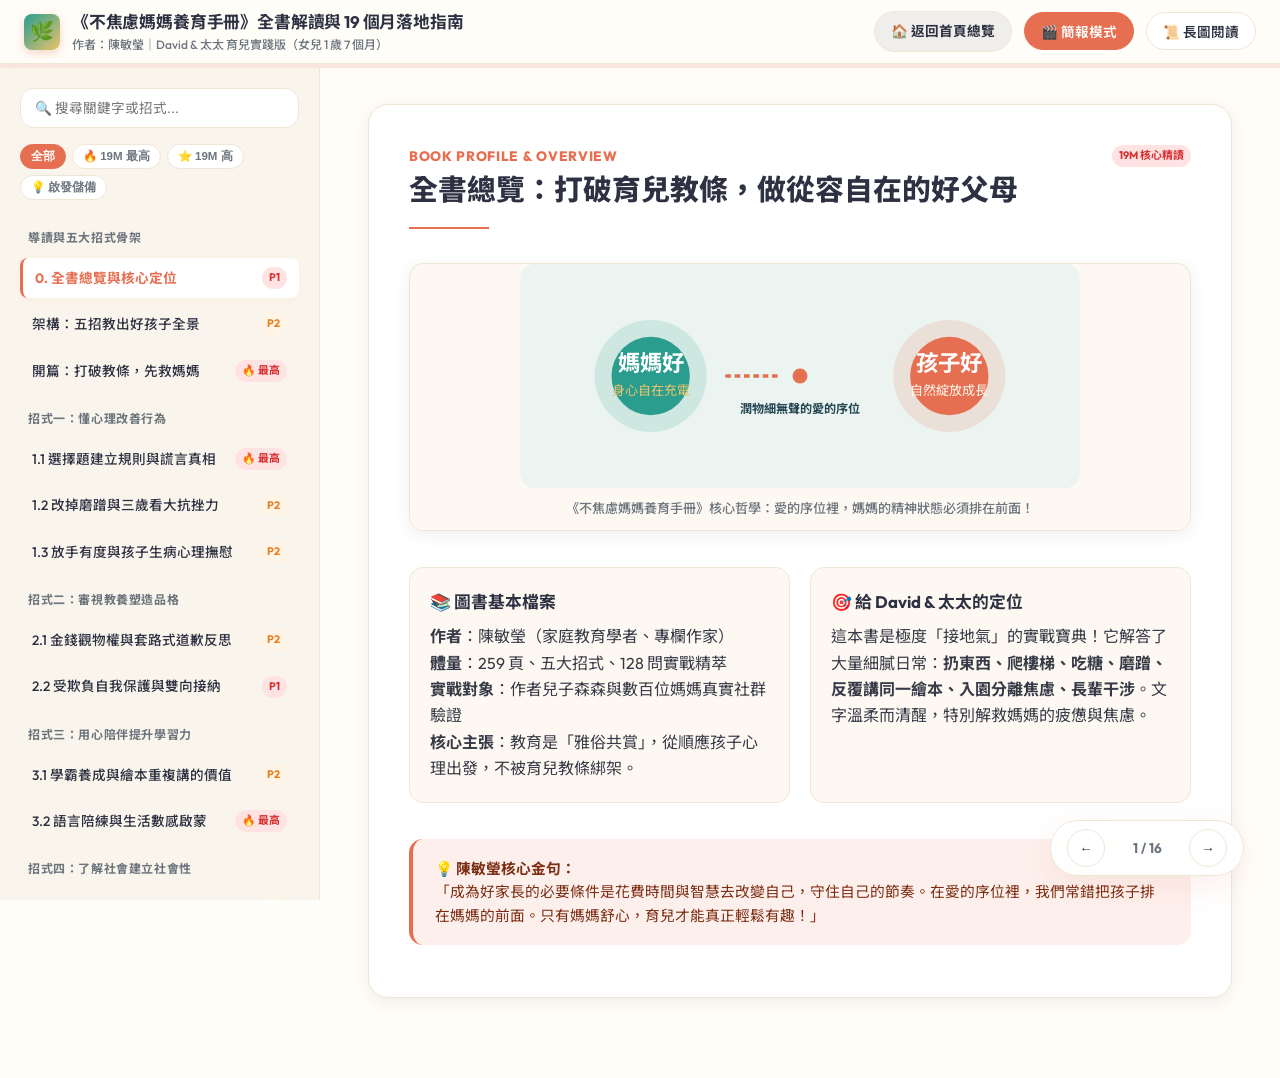
==== book-anxiety-free.html @ 06224a80 "Build parenting portal: 0-6 age knowledge hub, add Book 2 (Anxiety-free Mom) and Book 3 (Game Self-c" ====
<!DOCTYPE html>
<html lang="zh-TW">
<head>
  <meta charset="UTF-8">
  <meta name="viewport" content="width=device-width, initial-scale=1.0">
  <title>《不焦慮媽媽養育手冊》全書章節解讀與 19 個月落地指南 | 互動簡報</title>
  <!-- Google Fonts -->
  <link rel="preconnect" href="https://fonts.googleapis.com">
  <link rel="preconnect" href="https://fonts.gstatic.com" crossorigin>
  <link href="https://fonts.googleapis.com/css2?family=Noto+Sans+TC:wght@400;500;700;800;900&family=Outfit:wght@400;600;700;800&family=Plus+Jakarta+Sans:wght@500;700;800&display=swap" rel="stylesheet">
  <link rel="stylesheet" href="styles.css">
  <style>
    :root {
      --primary-coral: #E76F51;
      --primary-coral-dark: #C85A3F;
      --sage-green: #2A9D8F;
      --sage-green-dark: #1E6F65;
      --sun-yellow: #E9C46A;
      --accent-blue: #264653;
    }
  </style>
</head>
<body class="mode-slide">

  <!-- Header App Bar -->
  <header class="app-header">
    <div class="header-brand">
      <div class="brand-icon" style="background: linear-gradient(135deg, #2A9D8F, #E9C46A);">🌿</div>
      <div class="brand-text">
        <h1>《不焦慮媽媽養育手冊》全書解讀與 19 個月落地指南</h1>
        <p>作者：陳敏瑩｜David & 太太 育兒實踐版（女兒 1 歲 7 個月）</p>
      </div>
    </div>
    <div class="header-controls">
      <a href="index.html" class="btn-toggle-mode" style="text-decoration: none; display: inline-flex; align-items: center; gap: 4px; background: rgba(0,0,0,0.06); color: var(--text-main); font-weight: 700;">🏠 返回首頁總覽</a>
      <button class="btn-toggle-mode active" id="btnModeSlide">🎬 簡報模式</button>
      <button class="btn-toggle-mode" id="btnModeScroll">📜 長圖閱讀</button>
    </div>
  </header>

  <!-- Progress Bar -->
  <div class="progress-bar-container">
    <div class="progress-bar-fill" id="progressBar" style="background: linear-gradient(90deg, #2A9D8F, #E76F51);"></div>
  </div>

  <!-- App Layout Container -->
  <div class="app-container">
    
    <!-- Sidebar Sitemap Navigation -->
    <aside class="app-sidebar" id="appSidebar">
      <div class="sidebar-search">
        <input type="text" id="searchInput" placeholder="🔍 搜尋關鍵字或招式...">
      </div>

      <div class="filter-tags">
        <button class="tag-btn active" data-filter="all">全部</button>
        <button class="tag-btn" data-filter="p1">🔥 19M 最高</button>
        <button class="tag-btn" data-filter="p2">⭐ 19M 高</button>
        <button class="tag-btn" data-filter="p3">💡 啟發儲備</button>
      </div>

      <nav class="nav-menu">
        <div class="nav-group-title">導讀與五大招式骨架</div>
        <a class="nav-item active" data-target="slide-m0" data-priority="p1">
          <span>0. 全書總覽與核心定位</span> <span class="priority-badge badge-p1">P1</span>
        </a>
        <a class="nav-item" data-target="slide-m-framework" data-priority="p2">
          <span>架構：五招教出好孩子全景</span> <span class="priority-badge badge-p2">P2</span>
        </a>
        <a class="nav-item" data-target="slide-m-intro" data-priority="p1">
          <span>開篇：打破教條，先救媽媽</span> <span class="priority-badge badge-p1">🔥 最高</span>
        </a>

        <div class="nav-group-title">招式一：懂心理改善行為</div>
        <a class="nav-item" data-target="slide-m1-1" data-priority="p1">
          <span>1.1 選擇題建立規則與謊言真相</span> <span class="priority-badge badge-p1">🔥 最高</span>
        </a>
        <a class="nav-item" data-target="slide-m1-2" data-priority="p2">
          <span>1.2 改掉磨蹭與三歲看大抗挫力</span> <span class="priority-badge badge-p2">P2</span>
        </a>
        <a class="nav-item" data-target="slide-m1-3" data-priority="p2">
          <span>1.3 放手有度與孩子生病心理撫慰</span> <span class="priority-badge badge-p2">P2</span>
        </a>

        <div class="nav-group-title">招式二：審視教養塑造品格</div>
        <a class="nav-item" data-target="slide-m2-1" data-priority="p2">
          <span>2.1 金錢觀物權與套路式道歉反思</span> <span class="priority-badge badge-p2">P2</span>
        </a>
        <a class="nav-item" data-target="slide-m2-2" data-priority="p1">
          <span>2.2 受欺負自我保護與雙向接納</span> <span class="priority-badge badge-p1">P1</span>
        </a>

        <div class="nav-group-title">招式三：用心陪伴提升學習力</div>
        <a class="nav-item" data-target="slide-m3-1" data-priority="p2">
          <span>3.1 學霸養成與繪本重複講的價值</span> <span class="priority-badge badge-p2">P2</span>
        </a>
        <a class="nav-item" data-target="slide-m3-2" data-priority="p1">
          <span>3.2 語言陪練與生活數感啟蒙</span> <span class="priority-badge badge-p1">🔥 最高</span>
        </a>

        <div class="nav-group-title">招式四：了解社會建立社會性</div>
        <a class="nav-item" data-target="slide-m4-1" data-priority="p2">
          <span>4.1 理性看早教與入園分離焦慮準備</span> <span class="priority-badge badge-p2">P2</span>
        </a>
        <a class="nav-item" data-target="slide-m4-2" data-priority="p3">
          <span>4.2 物權與集體融入、家園共育</span> <span class="priority-badge badge-p3">P3</span>
        </a>

        <div class="nav-group-title">招式五：智慧父母自省與自我</div>
        <a class="nav-item" data-target="slide-m5-1" data-priority="p1">
          <span>5.1 應對七嘴八舌與拯救母親自我感</span> <span class="priority-badge badge-p1">🔥 最高</span>
        </a>
        <a class="nav-item" data-target="slide-m5-2" data-priority="p2">
          <span>5.2 盲目讚賞危害與不貪心心法</span> <span class="priority-badge badge-p2">P2</span>
        </a>

        <div class="nav-group-title">實踐指南與總結</div>
        <a class="nav-item" data-target="slide-m-action19" data-priority="p1">
          <span>19 個月大衛家庭實戰行動清單</span> <span class="priority-badge badge-p1">🔥 核心落地</span>
        </a>
        <a class="nav-item" data-target="slide-m-conclusion" data-priority="p1">
          <span>結論：成為好家長的不焦慮宣告</span> <span class="priority-badge badge-p1">P1</span>
        </a>
      </nav>
    </aside>

    <!-- Main Content Area -->
    <main class="app-content">
      <div class="slides-container">

        <!-- Slide 0: Overview -->
        <section class="slide-card active-slide" id="slide-m0">
          <div class="slide-header">
            <div>
              <div class="chapter-number">Book Profile & Overview</div>
              <h2 class="slide-title">全書總覽：打破育兒教條，做從容自在的好父母</h2>
            </div>
            <span class="priority-badge badge-p1">19M 核心精讀</span>
          </div>
          <div class="slide-body">
            <figure class="slide-media">
              <svg viewBox="0 0 600 240" width="100%" style="max-width:560px; height:auto; display:block; margin:0 auto;">
                <rect width="600" height="240" rx="16" fill="#EBF4F0"/>
                <circle cx="140" cy="120" r="60" fill="#2A9D8F" opacity="0.15"/>
                <circle cx="140" cy="120" r="42" fill="#2A9D8F"/>
                <text x="140" y="115" font-size="24" fill="#FFFFFF" font-weight="bold" text-anchor="middle">媽媽好</text>
                <text x="140" y="140" font-size="14" fill="#E9C46A" text-anchor="middle">身心自在充電</text>
                
                <path d="M220 120 L280 120" stroke="#E76F51" stroke-width="4" stroke-dasharray="6 4"/>
                <circle cx="300" cy="120" r="8" fill="#E76F51"/>
                
                <circle cx="460" cy="120" r="60" fill="#E76F51" opacity="0.15"/>
                <circle cx="460" cy="120" r="42" fill="#E76F51"/>
                <text x="460" y="115" font-size="24" fill="#FFFFFF" font-weight="bold" text-anchor="middle">孩子好</text>
                <text x="460" y="140" font-size="14" fill="#FFF9EE" text-anchor="middle">自然綻放成長</text>
                <text x="300" y="160" font-size="13" fill="#264653" font-weight="bold" text-anchor="middle">潤物細無聲的愛的序位</text>
              </svg>
              <figcaption>《不焦慮媽媽養育手冊》核心哲學：愛的序位裡，媽媽的精神狀態必須排在前面！</figcaption>
            </figure>

            <div class="grid-2">
              <div class="feature-box">
                <div class="feature-title">📚 圖書基本檔案</div>
                <p><strong>作者</strong>：陳敏瑩（家庭教育學者、專欄作家）</p>
                <p><strong>體量</strong>：259 頁、五大招式、128 問實戰精萃</p>
                <p><strong>實戰對象</strong>：作者兒子森森與數百位媽媽真實社群驗證</p>
                <p><strong>核心主張</strong>：教育是「雅俗共賞」，從順應孩子心理出發，不被育兒教條綁架。</p>
              </div>

              <div class="feature-box">
                <div class="feature-title">🎯 給 David & 太太的定位</div>
                <p>這本書是極度「接地氣」的實戰寶典！它解答了大量細膩日常：<strong>扔東西、爬樓梯、吃糖、磨蹭、反覆講同一繪本、入園分離焦慮、長輩干涉</strong>。文字溫柔而清醒，特別解救媽媽的疲憊與焦慮。</p>
              </div>
            </div>

            <div class="callout callout-core">
              <strong>💡 陳敏瑩核心金句：</strong><br>
              「成為好家長的必要條件是花費時間與智慧去改變自己，守住自己的節奏。在愛的序位裡，我們常錯把孩子排在媽媽的前面。只有媽媽舒心，育兒才能真正輕鬆有趣！」
            </div>
          </div>
        </section>

        <!-- Slide 1: Framework -->
        <section class="slide-card" id="slide-m-framework">
          <div class="slide-header">
            <div>
              <div class="chapter-number">Five Pillars</div>
              <h2 class="slide-title">全書架構骨架：五招教出好孩子全景圖</h2>
            </div>
            <span class="priority-badge badge-p2">P2 架構導覽</span>
          </div>
          <div class="slide-body">
            <table class="custom-table">
              <thead>
                <tr>
                  <th>招式篇章</th>
                  <th>核心維度</th>
                  <th>關鍵議題與對策</th>
                  <th>19 個月相關度</th>
                </tr>
              </thead>
              <tbody>
                <tr>
                  <td><strong>招式一：心理與行為</strong></td>
                  <td>順應心理發展規律</td>
                  <td>選擇題立規則、磨蹭轉換、保護探索、生病身心撫慰</td>
                  <td><span class="priority-badge badge-p1">🔥 最高優先</span></td>
                </tr>
                <tr>
                  <td><strong>招式二：品格與教養</strong></td>
                  <td>深層教養與人格</td>
                  <td>金錢觀延遲滿足、拒絕套路式道歉、被欺負自衛、雙向接納</td>
                  <td><span class="priority-badge badge-p2">⭐ 高優先</span></td>
                </tr>
                <tr>
                  <td><strong>招式三：陪伴與學習力</strong></td>
                  <td>主動用腦與思維</td>
                  <td>好奇心心流、重複閱讀同一本、語言陪練、生活數感</td>
                  <td><span class="priority-badge badge-p1">🔥 語言/繪本最高</span></td>
                </tr>
                <tr>
                  <td><strong>招式四：社會性與幼兒園</strong></td>
                  <td>走向集體與社會化</td>
                  <td>早教迷思破解、幼兒園選校、入園分離焦慮三步預防、家園同盟</td>
                  <td><span class="priority-badge badge-p2">⭐ 提前佈局</span></td>
                </tr>
                <tr>
                  <td><strong>招式五：智慧父母自省</strong></td>
                  <td>心態修煉與自我重構</td>
                  <td>打破長輩七嘴八舌焦慮、盲目誇獎陷阱、拯救母親自我感、不貪心</td>
                  <td><span class="priority-badge badge-p1">🔥 夫妻共修最高</span></td>
                </tr>
              </tbody>
            </table>

            <div class="callout callout-tip">
              <strong>🌟 邏輯遞進鏈條：</strong><br>
              先懂心理（懂孩子） ➔ 審視教養（立品格） ➔ 用心陪伴（育能力） ➔ 理解社會（拓邊界） ➔ <strong>終點回歸父母自省與自我安頓</strong>。整本書以「隨俗雅化」為軸，絕非高高在上的說教。
            </div>
          </div>
        </section>

        <!-- Slide 2: Intro 开篇 -->
        <section class="slide-card" id="slide-m-intro">
          <div class="slide-header">
            <div>
              <div class="chapter-number">Opening Chapter</div>
              <h2 class="slide-title">開篇：打破育兒教條，拯救母親的身心健康</h2>
            </div>
            <span class="priority-badge badge-p1">🔥 19M 父母解壓</span>
          </div>
          <div class="slide-body">
            <figure class="slide-media">
              <svg viewBox="0 0 600 220" width="100%" style="max-width:560px; height:auto; display:block; margin:0 auto;">
                <rect width="600" height="220" rx="16" fill="#FFF9EE"/>
                <rect x="30" y="35" width="250" height="150" rx="12" fill="#FFFFFF" stroke="#E76F51" stroke-width="2"/>
                <text x="155" y="65" font-size="16" font-weight="bold" fill="#E76F51" text-anchor="middle">❌ 教條式完美養育</text>
                <text x="50" y="95" font-size="13" fill="#6C757D">• 盲目執著全母乳/看鐘餵奶</text>
                <text x="50" y="120" font-size="13" fill="#6C757D">• 照書養娃，稍有差錯便自責</text>
                <text x="50" y="145" font-size="13" fill="#6C757D">• 媽媽疲憊崩潰、家庭衝突起</text>
                <text x="155" y="172" font-size="12" fill="#E76F51" font-weight="bold" text-anchor="middle">結局：空杯耗竭，孩子更難帶</text>

                <text x="300" y="115" font-size="22" fill="#2A9D8F" font-weight="bold" text-anchor="middle">➔</text>

                <rect x="320" y="35" width="250" height="150" rx="12" fill="#FFFFFF" stroke="#2A9D8F" stroke-width="2"/>
                <text x="445" y="65" font-size="16" font-weight="bold" fill="#2A9D8F" text-anchor="middle">🟢 不焦慮自然養育</text>
                <text x="340" y="95" font-size="13" fill="#2D3142">• 「看孩子，別看鐘」</text>
                <text x="340" y="120" font-size="13" fill="#2D3142">• 媽媽好心情比教條更重要</text>
                <text x="340" y="145" font-size="13" fill="#2D3142">• 允許不完美，守住自己的節奏</text>
                <text x="445" y="172" font-size="12" fill="#2A9D8F" font-weight="bold" text-anchor="middle">結局：家庭溫暖，孩子自信安穩</text>
              </svg>
              <figcaption>育兒最大的陷阱不是「愛不夠」，而是被教條裹挾導致的身心耗竭！</figcaption>
            </figure>

            <div class="grid-2">
              <div class="feature-box">
                <div class="feature-title">⚠️ 作者血淚自述：全母乳的執念</div>
                <p>作者堅持全母乳到 1 歲 3 個月，逼自己每天喝不喜歡的湯、沒日沒夜餵奶兼顧工作，結果<strong>平均每月小病一次</strong>，甚至大病一場才被迫斷奶。她的朋友堅持全母乳到 2 歲半，結果家庭矛盾爆發、精神崩潰走不出陰影。</p>
              </div>

              <div class="feature-box">
                <div class="feature-title">✨ 「看孩子，別看鐘」的智慧</div>
                <p>書本上言之鑿鑿的教條，只有化為讓媽媽舒心暢快的心境時才具有滋養力。<strong>如果某個育兒標準讓媽媽感到神經緊繃、疲憊不堪，請果斷放下！</strong> 媽媽的好狀態，才是孩子最好的成長土壤。</p>
              </div>
            </div>

            <div class="callout callout-action">
              <strong>🛠️ 大衛與太太本週自檢：</strong><br>
              檢查家裡是否有「某個讓太太或彼此感到無比壓力的標準」？允許自己不用當 100 分完美父母。只要整體是有愛的、規律的，<strong>「好媽媽是 60-80 分且笑口常開的媽媽」</strong>！
            </div>
          </div>
        </section>

        <!-- Slide 3: 招式一 (1-2) -->
        <section class="slide-card" id="slide-m1-1">
          <div class="slide-header">
            <div>
              <div class="chapter-number">Move 1.1 ~ 1.2</div>
              <h2 class="slide-title">招式一：選擇題建立規則 & 謊言背後的心理</h2>
            </div>
            <span class="priority-badge badge-p1">🔥 19M 最高優先</span>
          </div>
          <div class="slide-body">
            <div class="callout callout-core">
              <strong>🌟 1.1 選擇題的魔力：</strong><br>
              直接給指令會激發幼兒的「逆反本能」；但給孩子 <strong>2-3 個你預設好的有限選擇</strong>，孩子體驗到的是「我擁有控制權」，從而欣然履行約定！
            </div>

            <div class="grid-2">
              <div class="feature-box">
                <div class="feature-title">🥫 案例：森森丟襪子與玩水</div>
                <p>森森 1 歲多愛扔東西、享受把手放在樓梯扶手滑上滑下。作者沒有制止，而是<strong>「把能扔的都給他盡情扔」</strong>（襪子、軟積木、海綿盒），不能扔的堅決收好。<strong>尊重孩子探索空間的慾望，孩子感受到充分理解，未來就會把理解奉還給父母。</strong></p>
              </div>

              <div class="feature-box">
                <div class="feature-title">🤥 1.2 孩子「說謊」的真相</div>
                <p>幼兒（尤其 2-4 歲）的謊言通常源自：<strong>① 想像與現實混淆；② 趨利避害逃避責罰；③ 渴望被認同</strong>。強迫孩子「實話實說」只會逼出更狡猾的偽裝。父母應先同理：「我知道你希望杯子沒打破，對嗎？我們一起擦乾淨。」</p>
              </div>
            </div>

            <table class="custom-table">
              <thead>
                <tr>
                  <th>場景</th>
                  <th>❌ 傳統命令式 (引發對抗)</th>
                  <th>🟢 陳敏瑩選擇題招式 (順利合作)</th>
                </tr>
              </thead>
              <tbody>
                <tr>
                  <td><strong>出門穿鞋</strong></td>
                  <td>「快點穿鞋子！別磨蹭！」</td>
                  <td>「今天想穿紅色小皮鞋，還是這雙小白布鞋？你來挑！」</td>
                </tr>
                <tr>
                  <td><strong>吃水果</strong></td>
                  <td>「必須把蘋果吃完！」</td>
                  <td>「你是想先吃一小塊蘋果，還是先吃一顆小藍莓？」</td>
                </tr>
                <tr>
                  <td><strong>睡前收玩具</strong></td>
                  <td>「不要玩了，馬上收起來！」</td>
                  <td>「我們是一起把小熊放回籃子，還是先把小積木送回家？」</td>
                </tr>
              </tbody>
            </table>

            <div class="callout callout-action">
              <strong>🛠️ 19 個月女兒落地實戰：</strong><br>
              女兒現在 1 歲 7 個月，自我意識強烈。<strong>每天至少創造 3 次「實物二選一」的選擇題！</strong>（手裡拿著兩件衣服、兩雙鞋、兩個杯子）。讓她親手拿，尊重她的小決定。
            </div>
          </div>
        </section>

        <!-- Slide 4: 招式一 (3-5) -->
        <section class="slide-card" id="slide-m1-2">
          <div class="slide-header">
            <div>
              <div class="chapter-number">Move 1.3 ~ 1.5</div>
              <h2 class="slide-title">改掉磨蹭的轉換術 & 三歲看大與抗挫力</h2>
            </div>
            <span class="priority-badge badge-p2">P2 行為解碼</span>
          </div>
          <div class="slide-body">
            <figure class="slide-media">
              <svg viewBox="0 0 600 200" width="100%" style="max-width:560px; height:auto; display:block; margin:0 auto;">
                <rect width="600" height="200" rx="16" fill="#EBF1F7"/>
                <circle cx="100" cy="100" r="50" fill="#3D5A80"/>
                <text x="100" y="95" font-size="16" fill="#fff" font-weight="bold" text-anchor="middle">催促吼叫</text>
                <text x="100" y="118" font-size="12" fill="#E9C46A" text-anchor="middle">「快點！快點！」</text>

                <path d="M170 100 L240 100" stroke="#E76F51" stroke-width="3" stroke-dasharray="4 4"/>
                <text x="205" y="90" font-size="12" fill="#E76F51" text-anchor="middle">無效反抗</text>

                <circle cx="300" cy="100" r="50" fill="#E76F51"/>
                <text x="300" y="95" font-size="16" fill="#fff" font-weight="bold" text-anchor="middle">大腦宕機</text>
                <text x="300" y="118" font-size="12" fill="#fff" text-anchor="middle">動作更僵慢</text>

                <path d="M370 100 L440 100" stroke="#2A9D8F" stroke-width="4"/>
                <text x="405" y="90" font-size="12" fill="#2A9D8F" text-anchor="middle">轉換為</text>

                <circle cx="500" cy="100" r="50" fill="#2A9D8F"/>
                <text x="500" y="95" font-size="16" fill="#fff" font-weight="bold" text-anchor="middle">趣味遊戲化</text>
                <text x="500" y="118" font-size="12" fill="#FFF9EE" text-anchor="middle">啟動內在馬達</text>
              </svg>
              <figcaption>幼兒沒有成人的抽象時間觀念。催促只會激發對抗，遊戲化才能啟動主動性！</figcaption>
            </figure>

            <div class="grid-3">
              <div class="feature-box">
                <div class="feature-title">⏳ 改掉磨蹭只需「趣味」</div>
                <p>孩子慢是因為「大人急，孩子不懂時間」。把催促換成遊戲：「我們來比比誰像小火車開得快？」「牙刷小精靈要出發啦！」</p>
              </div>

              <div class="feature-box">
                <div class="feature-title">🌱 「三歲看大」絕非「定大」</div>
                <p>3 歲奠定的是<strong>安全感、信任感和大腦神經突觸基礎</strong>，但絕非性格不可變！不要在幼年給孩子貼「膽小」、「笨拙」的終身標籤。</p>
              </div>

              <div class="feature-box">
                <div class="feature-title">🛡️ 從脆弱到勇敢的墊腳石</div>
                <p>孩子哭泣受挫時，父母要做「情緒安全墊」，先擁抱接納脆弱，等情緒平復後，再陪他邁出微小的一步（最近發展區拆解）。</p>
              </div>
            </div>

            <div class="callout callout-action">
              <strong>🛠️ 19 個月女兒落地實戰：</strong><br>
              女兒摔倒或玩具被拿走時，不要說「這有什麼好哭的/勇敢點」，而是蹲下說：「摔痛了對嗎？爸爸抱抱。」當她被撫慰後，她會比你想像中更快笑著站起來！
            </div>
          </div>
        </section>

        <!-- Slide 5: 招式一 (6-7) -->
        <section class="slide-card" id="slide-m1-3">
          <div class="slide-header">
            <div>
              <div class="chapter-number">Move 1.6 ~ 1.7</div>
              <h2 class="slide-title">放手有度 & 孩子生病時的身心連接</h2>
            </div>
            <span class="priority-badge badge-p2">P2 邊界與健康</span>
          </div>
          <div class="slide-body">
            <div class="grid-2">
              <div class="feature-box">
                <div class="feature-title">🪁 1.6 放手有度的黃金法則</div>
                <p><strong>「在安全邊界內極致放手，在危險紅線上溫和堅定。」</strong><br>
                孩子能自己拿勺子、端小杯子、爬低矮斜坡，就堅決不插手；但涉及電源插座、馬路邊、燙水，必須第一時間物理隔離並設紅線。</p>
              </div>

              <div class="feature-box">
                <div class="feature-title">💊 1.7 孩子生病：身心連接撫慰</div>
                <p>孩子生病發燒時，除了科學求醫、對症下藥，最需要的是<strong>「心理確定感」</strong>。生病會讓幼兒產生退行（黏人、哭鬧），這是天性呼喚安全感。此時給予充分肌膚接觸與陪伴，能極大促進免疫恢復。</p>
              </div>
            </div>

            <table class="custom-table">
              <thead>
                <tr>
                  <th>維度</th>
                  <th>過度保護 (剝奪成長)</th>
                  <th>放手有度 (適度腳手架)</th>
                  <th>粗暴放任 (缺乏邊界)</th>
                </tr>
              </thead>
              <tbody>
                <tr>
                  <td><strong>自主進食</strong></td>
                  <td>怕弄髒衣服，全程餵飯</td>
                  <td>鋪好防髒墊，給短柄勺讓她抓握自吃</td>
                  <td>不管食物掉地上髒了繼續吃</td>
                </tr>
                <tr>
                  <td><strong>大動作探索</strong></td>
                  <td>不准走樓梯、不准碰泥巴</td>
                  <td>扶著小手走樓梯，在安全公園盡情踩葉子</td>
                  <td>任由在危險高處攀爬無人看管</td>
                </tr>
                <tr>
                  <td><strong>生病照顧</strong></td>
                  <td>焦慮自責、慌亂抱怨</td>
                  <td>科學降溫給藥 + 溫柔擁抱肌膚相親</td>
                  <td>忽視情緒，粗暴灌藥批評哭鬧</td>
                </tr>
              </tbody>
            </table>

            <div class="callout callout-action">
              <strong>🛠️ 19 個月女兒落地實戰：</strong><br>
              家裡設置「防髒探索區」。吃飯時允許她手抓、湯匙戳，只要食物在餐盤範圍內就絕不制止。擦桌子時遞給她一塊小抹布一起擦！
            </div>
          </div>
        </section>

        <!-- Slide 6: 招式二 (1-3) -->
        <section class="slide-card" id="slide-m2-1">
          <div class="slide-header">
            <div>
              <div class="chapter-number">Move 2.1 ~ 2.3</div>
              <h2 class="slide-title">招式二：金錢觀物權 & 拒絕套路式道歉 & 感恩教育反思</h2>
            </div>
            <span class="priority-badge badge-p2">P2 品格塑造</span>
          </div>
          <div class="slide-body">
            <div class="grid-3">
              <div class="feature-box">
                <div class="feature-title">💰 2.1 金錢觀談的不是錢</div>
                <p>是<strong>「延遲滿足」與「價值取捨」</strong>。在超市指著標價讀給孩子聽，讓孩子親手遞錢找零，明白「錢花完了就沒有了，需要等待與計劃」。</p>
              </div>

              <div class="feature-box">
                <div class="feature-title">🙅 2.2 套路式道歉無用</div>
                <p>逼孩子說「對不起」只是教他用話術逃避懲罰。真正的教養是引導修復動作：「你看弟弟哭了，我們一起去拿紙巾幫他擦擦。」</p>
              </div>

              <div class="feature-box">
                <div class="feature-title">❤️ 2.3 感恩無需刻意說教</div>
                <p>苦難式「媽媽為了你多辛苦」會壓垮孩子產生內疚感。<strong>愛是自然流淌的，父母先熱愛生活、彼此感恩，孩子耳濡目染自然懂愛。</strong></p>
              </div>
            </div>

            <div class="callout callout-core">
              <strong>🌟 陳敏瑩犀利觀點：</strong><br>
              「我們不需要功利性的感恩教育。許多家長一邊對孩子宣稱無私奉獻，一邊用『我為你付出這麼多你還不聽話』來道德綁架。健康的愛是：我愛你，因為你是我的孩子；我給予你，因為這帶給我幸福。」
            </div>

            <div class="callout callout-action">
              <strong>🛠️ 19 個月女兒落地實戰：</strong><br>
              當女兒不小心推到別人或碰掉東西時，<strong>絕不強逼她低頭說「對不起」</strong>。爸爸媽媽走上前示範：「啊，小熊摔倒了，我們輕輕幫它扶起來，揉一揉。」女兒會跟著學修復動作。
            </div>
          </div>
        </section>

        <!-- Slide 7: 招式二 (4-5) -->
        <section class="slide-card" id="slide-m2-2">
          <div class="slide-header">
            <div>
              <div class="chapter-number">Move 2.4 ~ 2.5</div>
              <h2 class="slide-title">被打的「鎧甲加身」& 雙向接納：讓孩子接納我們</h2>
            </div>
            <span class="priority-badge badge-p1">🔥 19M 關係核心</span>
          </div>
          <div class="slide-body">
            <figure class="slide-media">
              <svg viewBox="0 0 600 200" width="100%" style="max-width:560px; height:auto; display:block; margin:0 auto;">
                <rect width="600" height="200" rx="16" fill="#FFFDF8" stroke="#EFE6D5"/>
                <circle cx="160" cy="100" r="55" fill="#E07A5F" opacity="0.15"/>
                <text x="160" y="90" font-size="16" font-weight="bold" fill="#E07A5F" text-anchor="middle">父母接納孩子</text>
                <text x="160" y="115" font-size="12" fill="#6C757D" text-anchor="middle">接納情緒、氣質與節奏</text>

                <path d="M240 85 L360 85" stroke="#81B29A" stroke-width="3"/>
                <text x="300" y="75" font-size="12" fill="#81B29A" font-weight="bold" text-anchor="middle">滋養信任與安全感</text>

                <path d="M360 115 L240 115" stroke="#F2CC8F" stroke-width="3"/>
                <text x="300" y="135" font-size="12" fill="#D4A24E" font-weight="bold" text-anchor="middle">示範真實、接納父母脆弱</text>

                <circle cx="440" cy="100" r="55" fill="#81B29A" opacity="0.15"/>
                <text x="440" y="90" font-size="16" font-weight="bold" fill="#4F7965" text-anchor="middle">孩子接納父母</text>
                <text x="440" y="115" font-size="12" fill="#6C757D" text-anchor="middle">體諒疲憊、彼此陪伴成長</text>
              </svg>
              <figcaption>真正的親子關係是「雙向接納」：父母敢於展現真實，孩子才能學會真正的體諒！</figcaption>
            </figure>

            <div class="grid-2">
              <div class="feature-box">
                <div class="feature-title">🛡️ 2.4 被打受欺負：如何「鎧甲加身」？</div>
                <p>1. <strong>堅定大聲喊「不行！不可以打我！」</strong>（身體邊界的第一道防線）<br>
                2. <strong>迅速撤離到安全大人身旁</strong>（尋求支持不是軟弱）<br>
                3. <strong>父母做最堅實後盾</strong>，絕不批評「你怎麼那麼沒用」，給予滿滿的安全感。</p>
              </div>

              <div class="feature-box">
                <div class="feature-title">🤝 2.5 雙向接納：接納父母的不完美</div>
                <p>作者累的時候會跟森森說：「媽媽今天工作很累，頭有點痛，你能輕輕抱抱我嗎？」孩子會溫柔地捶背、拿毯子。<strong>父母不要偽裝成無所不能的神，誠實表達感受，孩子才能發展出真同理心！</strong></p>
              </div>
            </div>

            <div class="callout callout-action">
              <strong>🛠️ 19 個月女兒落地實戰：</strong><br>
              下班回家很累時，真誠地跟女兒說：「爸爸/媽媽今天好想妳，但現在有點累，我們一起在沙發上抱著休息 5 分鐘好嗎？」女兒聽得懂溫柔的語氣，她會很安靜地靠著你。
            </div>
          </div>
        </section>

        <!-- Slide 8: 招式三 (1-2) -->
        <section class="slide-card" id="slide-m3-1">
          <div class="slide-header">
            <div>
              <div class="chapter-number">Move 3.1 ~ 3.2</div>
              <h2 class="slide-title">招式三：學霸養成記 & 繪本「重複講同一個故事」</h2>
            </div>
            <span class="priority-badge badge-p2">P2 學習力基石</span>
          </div>
          <div class="slide-body">
            <div class="callout callout-core">
              <strong>📖 為什麼 6 歲前孩子總要求「重複講同一個故事」？</strong><br>
              家長常覺得枯燥或以為孩子在挑釁。其實：孩子透過重複講授不斷吸取養分，在每一次重複中驗證自己的預期，<strong>從「已知」中獲得極大的安全感與控制感</strong>，這是大腦建立深層記憶與思維迴路的關鍵期！
            </div>

            <div class="grid-2">
              <div class="feature-box">
                <div class="feature-title">🧠 3.1 學霸養成：主動用腦 vs 被動用腦</div>
                <p>早期視野越寬廣，未來學新知識越自信。但<strong>前提必須是「主動體驗」</strong>！不是灌輸死知識，而是帶孩子看真植物蒸騰、水流漩渦，用生動形象的語言啟發觀察，保護內在求知慾。</p>
              </div>

              <div class="feature-box">
                <div class="feature-title">📚 3.2 親子閱讀：激發興趣而非識字</div>
                <p>閱讀是一切學習的發動機。早期閱讀的目標只有一個：<strong>讓孩子覺得書裡的世界太好玩了！</strong> 絕不要指著字逼孩子認讀或考試般提問，順著孩子的眼神走。</p>
              </div>
            </div>

            <table class="custom-table">
              <thead>
                <tr>
                  <th>閱讀態度</th>
                  <th>❌ 功利型家長做法</th>
                  <th>🟢 不焦慮陪伴型做法 (陳敏瑩)</th>
                </tr>
              </thead>
              <tbody>
                <tr>
                  <td><strong>面對重複</strong></td>
                  <td>「這本讀了幾十遍了，換一本新的！」</td>
                  <td>欣然滿足，在重複中微調語調、發現新細節</td>
                </tr>
                <tr>
                  <td><strong>互動方式</strong></td>
                  <td>「這隻小鴨是什麼顏色？快回答！」</td>
                  <td>「哇！小鴨撲通跳進水裡了，你看濺起好多水花！」</td>
                </tr>
                <tr>
                  <td><strong>閱讀節奏</strong></td>
                  <td>必須從第一頁規規矩矩念到最後一頁</td>
                  <td>允許跳頁、倒著看、甚至只停留在最喜歡的那一頁</td>
                </tr>
              </tbody>
            </table>

            <div class="callout callout-action">
              <strong>🛠️ 19 個月女兒落地實戰：</strong><br>
              女兒如果有特別迷戀的一兩本繪本（每天要翻 10 次），請<strong>無條件滿足她</strong>！指著圖案裡的動物、物品叫名字，配合豐富的擬聲詞（「汪汪」、「轟隆隆」），這正是她大腦突觸瘋狂連結的黃金時刻。
            </div>
          </div>
        </section>

        <!-- Slide 9: 招式三 (3-4) -->
        <section class="slide-card" id="slide-m3-2">
          <div class="slide-header">
            <div>
              <div class="chapter-number">Move 3.3 ~ 3.4</div>
              <h2 class="slide-title">語言是陪練出來的 & 生活中的數學思維啟蒙</h2>
            </div>
            <span class="priority-badge badge-p1">🔥 19M 語言爆發</span>
          </div>
          <div class="slide-body">
            <div class="grid-2">
              <div class="feature-box">
                <div class="feature-title">🗣️ 3.3 語言陪練的四大法寶</div>
                <p>1. <strong>跟隨注意力解說</strong>：說她正看著的東西，不做考官做解說員。<br>
                2. <strong>句子擴展法</strong>：孩子說「狗狗」，大人回「對，是一隻毛茸茸的小白狗在搖尾巴」。<br>
                3. <strong>豐富擬聲詞與動態詞</strong>：咕嚕嚕、撲通、滑下來。<br>
                4. <strong>耐心等待 3-5 秒</strong>：幼兒大腦需要時間組織輸出，不要搶答！</p>
              </div>

              <div class="feature-box">
                <div class="feature-title">🔢 3.4 數學玩的是數感與生活邏輯</div>
                <p>幼兒數學不是背加減法！<br>
                - <strong>生活量詞與比較</strong>：大蘋果 vs 小葡萄、多與少<br>
                - <strong>空間方位感</strong>：在沙發上面、在盒子裡面<br>
                - <strong>爬樓梯數階梯</strong>：1, 2, 3... 建立自然節奏<br>
                - <strong>分食物對應</strong>：爸爸一個，媽媽一個，寶寶一個（一一對應）</p>
              </div>
            </div>

            <div class="callout callout-core">
              <strong>🌟 陳敏瑩生活數感案例：</strong><br>
              森森小時候走樓梯，作者每次都和他一起數樓層：「701、702、703...」在生活中融入數感。分點心時一人一個，去超市拿 3 個蘋果。孩子從來沒覺得數學是枯燥的負擔，而是生活中的有趣遊戲。
            </div>

            <div class="callout callout-action">
              <strong>🛠️ 19 個月女兒落地實戰（每天 3 件事）：</strong><br>
              1. 走樓梯或抱著爬樓時，嘴裡念「1、2、3、4、5」；<br>
              2. 吃藍莓或餅乾時：「這是爸爸的，這是媽媽的，這是寶貝的」；<br>
              3. 用「句子擴展術」回應她所有的單詞發音！
            </div>
          </div>
        </section>

        <!-- Slide 10: 招式四 (1-3) -->
        <section class="slide-card" id="slide-m4-1">
          <div class="slide-header">
            <div>
              <div class="chapter-number">Move 4.1 ~ 4.3</div>
              <h2 class="slide-title">招式四：理性看早教、選園 & 入園分離焦慮準備</h2>
            </div>
            <span class="priority-badge badge-p2">P2 入學與分離</span>
          </div>
          <div class="slide-body">
            <div class="grid-3">
              <div class="feature-box">
                <div class="feature-title">🎯 4.1 早教本質是教父母</div>
                <p>早教的主角是家長，家庭才是最好的早教場！生活裡的落葉、小石子、日常對話，比昂貴早教機構昂貴教具有效十倍。</p>
              </div>

              <div class="feature-box">
                <div class="feature-title">🏫 4.2 如何挑選幼兒園？</div>
                <p>不迷信豪華硬體，重在<strong>「老師的眼裡有沒有光與愛」</strong>、戶外活動時間長短、生活常規是否尊重幼兒節奏、離家距離近。</p>
              </div>

              <div class="feature-box">
                <div class="feature-title">🎒 4.3 分離焦慮超前準備</div>
                <p>入園前半年開始做：生活作息調整同步、自理能力小訓練（脫鞋/洗手）、提前熟悉幼兒園路線、固定告別儀式。</p>
              </div>
            </div>

            <table class="custom-table">
              <thead>
                <tr>
                  <th>分離焦慮階段</th>
                  <th>常見錯誤行為</th>
                  <th>陳敏瑩科學應對招式</th>
                </tr>
              </thead>
              <tbody>
                <tr>
                  <td><strong>入園前準備期</strong></td>
                  <td>嚇唬孩子：「你再不聽話送幼兒園讓老師收拾你！」</td>
                  <td>共讀入園繪本，傳遞幼兒園有好玩的滑梯與新朋友</td>
                </tr>
                <tr>
                  <td><strong>告別當下</strong></td>
                  <td>趁孩子不注意偷偷溜走、或在門口依依不捨痛哭</td>
                  <td>微笑堅定抱抱，說出精確時間：「下午吃完點心媽媽就來接你！」</td>
                </tr>
                <tr>
                  <td><strong>放學接回時</strong></td>
                  <td>盤問：「今天有沒有人欺負你？吃飽了沒有？」</td>
                  <td>張開雙臂熱情擁抱：「媽媽好高興見到你，今天有什麼好玩的事？」</td>
                </tr>
              </tbody>
            </table>

            <div class="callout callout-action">
              <strong>🛠️ 19 個月女兒落地實戰：</strong><br>
              雖然離 3 歲幼兒園還早，但現在就要把「絕不偷溜」刻入骨髓！爸爸媽媽出門倒垃圾、上班，每次都走到她面前揮手說再見，準時回來後第一時間大聲說：「爸爸說會回來，爸爸回來囉！」
            </div>
          </div>
        </section>

        <!-- Slide 11: 招式四 (4-7) -->
        <section class="slide-card" id="slide-m4-2">
          <div class="slide-header">
            <div>
              <div class="chapter-number">Move 4.4 ~ 4.7</div>
              <h2 class="slide-title">融入集體物權尊重、家園共育 & 未來能力投資</h2>
            </div>
            <span class="priority-badge badge-p3">P3 社會性儲備</span>
          </div>
          <div class="slide-body">
            <div class="grid-2">
              <div class="feature-box">
                <div class="feature-title">🧸 4.4 孩子「自私不肯分」？</div>
                <p>幼兒必須先建立清晰的<strong>「物權邊界」</strong>，確信「這是我的，不會被強行奪走」，未來才有心理能量主動分享。強迫分享只會造成深層匱乏感。</p>
              </div>

              <div class="feature-box">
                <div class="feature-title">🤝 4.5 與老師溝通的同盟藝術</div>
                <p>不做居高臨下的挑剔者，也不做盲目退縮的旁觀者。帶著尊重、感激與具體觀察跟老師對話，<strong>把老師變成最懂孩子的育兒合夥人</strong>。</p>
              </div>
            </div>

            <div class="callout callout-tip">
              <strong>🚀 4.7 在孩子身上最需要投資什麼來迎合未來社會？</strong><br>
              不是刷題與死記硬背，而是：<strong>① 毫不猶豫的行動力（源自從小做對事情被肯定帶來的自信）</strong>；② 自我探索與堅持的熱情；③ 解決真實問題的堅毅品質。
            </div>

            <div class="callout callout-action">
              <strong>🛠️ 19 個月女兒落地實戰：</strong><br>
              帶她去公園玩，遇到其他小朋友時，保持「平行遊戲」即可。如果其他孩子要拿她的球，女兒護著，<strong>請大方幫她代言</strong>：「這是小妹妹正玩的球，她還想玩一會兒，我們看看那邊的溜滑梯吧！」給予她滿滿的安全感。
            </div>
          </div>
        </section>

        <!-- Slide 12: 招式五 (1-3) -->
        <section class="slide-card" id="slide-m5-1">
          <div class="slide-header">
            <div>
              <div class="chapter-number">Move 5.1 ~ 5.3</div>
              <h2 class="slide-title">招式五：應對七嘴八舌、盲目讚賞陷阱 & 原生家庭</h2>
            </div>
            <span class="priority-badge badge-p1">🔥 19M 父母定力</span>
          </div>
          <div class="slide-body">
            <div class="callout callout-core">
              <strong>🌟 5.1 面對七嘴八舌的自我救贖：</strong><br>
              很多媽媽產後抑鬱，不是因為孩子難帶，而是<strong>「郁於身邊人千言萬語的碎碎念」</strong>！長輩說穿少了、親戚說講話慢、鄰居說太瘦……請記住：<strong>「除了作為父母的我們，沒有任何一個人有義務真正理解我們的孩子。」</strong> 守住父母的專業與定力！
            </div>

            <div class="grid-2">
              <div class="feature-box">
                <div class="feature-title">⚠️ 5.2 父母盲目讚賞的危害</div>
                <p>空洞的「你好棒/你真聰明」是危險的糖衣。它讓孩子害怕失敗、不敢嘗試。改為<strong>「具體描述過程」</strong>：「你看，你試了三次終於把積木放上去了，手真穩！」</p>
              </div>

              <div class="feature-box">
                <div class="feature-title">🌱 5.3 原生家庭的痛點解碼</div>
                <p>我們對孩子的焦慮或憤怒，往往投射著自己童年未被滿足的渴望。看清這一點，不再把童年的委屈轉嫁給孩子，<strong>在我們這一代終止創傷的傳遞</strong>。</p>
              </div>
            </div>

            <div class="callout callout-action">
              <strong>🛠️ 大衛與太太同盟話術（應對外人碎念）：</strong><br>
              當長輩或外人說「這孩子怎麼還不會自己吃飯/怎麼那麼黏人」時，大衛或太太統一口徑微笑回應：「醫生說每個孩子有自己的節奏，我們在按科學方法引導，她現在發展得非常好，謝謝關心！」<strong>夫妻彼此做對方的防護盾。</strong>
            </div>
          </div>
        </section>

        <!-- Slide 13: 招式五 (4-6) -->
        <section class="slide-card" id="slide-m5-2">
          <div class="slide-header">
            <div>
              <div class="chapter-number">Move 5.4 ~ 5.6</div>
              <h2 class="slide-title">拯救母親自我感、不貪心心法 & 拒絕極端教育</h2>
            </div>
            <span class="priority-badge badge-p2">P2 幸福心態</span>
          </div>
          <div class="slide-body">
            <figure class="slide-media">
              <svg viewBox="0 0 600 200" width="100%" style="max-width:560px; height:auto; display:block; margin:0 auto;">
                <rect width="600" height="200" rx="16" fill="#FFF9EE"/>
                <circle cx="140" cy="100" r="50" fill="#E76F51" opacity="0.2"/>
                <text x="140" y="95" font-size="16" font-weight="bold" fill="#C85A3F" text-anchor="middle">自我湮滅的媽媽</text>
                <text x="140" y="118" font-size="12" fill="#6C757D" text-anchor="middle">「一切為了孩子」</text>

                <path d="M210 100 L390 100" stroke="#2A9D8F" stroke-width="4" stroke-dasharray="6 4"/>
                <text x="300" y="85" font-size="13" fill="#2A9D8F" font-weight="bold" text-anchor="middle">拯救自我感</text>

                <circle cx="460" cy="100" r="50" fill="#2A9D8F" opacity="0.2"/>
                <text x="460" y="95" font-size="16" font-weight="bold" fill="#1E6F65" text-anchor="middle">有自我的幸福父母</text>
                <text x="460" y="118" font-size="12" fill="#6C757D" text-anchor="middle">愛自己才有能量愛人</text>
              </svg>
              <figcaption>做個「自私」一點的快樂媽媽，比做個「委曲求全」的苦情媽媽對孩子好一萬倍！</figcaption>
            </figure>

            <div class="grid-2">
              <div class="feature-box">
                <div class="feature-title">💖 5.4 母親的自我感需要拯救</div>
                <p>媽媽大可以繼續保留自己的興趣、熱愛和獨處時間。<strong>一個眼裡有光、熱愛自己事業與愛好的母親，本身就是對孩子最好的人格示範！</strong></p>
              </div>

              <div class="feature-box">
                <div class="feature-title">⚖️ 5.5-5.6 不貪心，拒絕極端教育</div>
                <p>所有好孩子的「好」，只要是<strong>大致上的、概括性的「好」就足夠好</strong>了！允許缺陷存在，不被功利慾望吞噬，守住悠然的育兒步調。</p>
              </div>
            </div>

            <div class="callout callout-action">
              <strong>🛠️ 給大衛的具體行動：</strong><br>
              主動為太太安排「每週至少半天的自由充電假」（大衛單獨帶女兒或請家人幫忙），讓太太去喝咖啡、做指甲、逛街或好好睡個長覺。<strong>太太的笑容是家裡最大的陽光！</strong>
            </div>
          </div>
        </section>

        <!-- Slide 14: 19 個月專屬落地清單 -->
        <section class="slide-card" id="slide-m-action19">
          <div class="slide-header">
            <div>
              <div class="chapter-number">19-Month Blueprint</div>
              <h2 class="slide-title">19 個月女兒專屬：陳敏瑩招式家庭實戰清單</h2>
            </div>
            <span class="priority-badge badge-p1">🔥 19M 落地清單</span>
          </div>
          <div class="slide-body">
            <div class="callout callout-core">
              <strong>🎯 核心目標：守護探索慾望、化解日常對抗、充實語言數感、守護媽媽能量！</strong>
            </div>

            <h3 style="font-size: 1.1rem; font-weight: 700; color: #C85A3F;">🔥 第一優先：本週即可執行的 5 大動作</h3>
            <table class="custom-table">
              <thead>
                <tr>
                  <th>#</th>
                  <th>行動項目</th>
                  <th>招式出處</th>
                  <th>具體做法</th>
                </tr>
              </thead>
              <tbody>
                <tr>
                  <td>1</td>
                  <td><strong>實物二選一選擇題</strong></td>
                  <td>招式 1.1</td>
                  <td>穿衣、拿水杯、選水果時，手拿兩樣讓她挑，絕不直接命令。</td>
                </tr>
                <tr>
                  <td>2</td>
                  <td><strong>「把能扔的讓她扔個夠」</strong></td>
                  <td>招式 1.1</td>
                  <td>準備專屬「拋扔籃」（襪子、軟球、海綿），滿足空間因果探索。</td>
                </tr>
                <tr>
                  <td>3</td>
                  <td><strong>繪本「重複讀」無條件接納</strong></td>
                  <td>招式 3.2</td>
                  <td>女兒要求讀同一本第十遍時，欣然答應，模仿動物叫聲和動作。</td>
                </tr>
                <tr>
                  <td>4</td>
                  <td><strong>生活數感三日常</strong></td>
                  <td>招式 3.4</td>
                  <td>走樓梯數「1,2,3」、分水果「一人一個」、比「大蘋果小橘子」。</td>
                </tr>
                <tr>
                  <td>5</td>
                  <td><strong>拯救太太自我假</strong></td>
                  <td>招式 5.4</td>
                  <td>大衛每週包辦半天育兒，讓太太無負擔出門充電，徹底放鬆。</td>
                </tr>
              </tbody>
            </table>

            <h3 style="font-size: 1.1rem; font-weight: 700; color: #2A9D8F; margin-top: 18px;">⭐ 第二優先：本月內建立的日常常規 (4 項)</h3>
            <p style="font-size: 0.95rem; line-height: 1.8;">
              6. <strong>出門儀式絕對不偷溜</strong>（招式 4.3）：揮手告別，回來時大聲宣告「爸爸/媽媽說到做到」；<br>
              7. <strong>遊戲化化解磨蹭</strong>（招式 1.3）：刷牙是「小火車鑽山洞」，收玩具是「小熊要回家睡覺」；<br>
              8. <strong>拒絕逼迫道歉</strong>（招式 2.2）：撞倒人時父母引導「幫忙揉一揉、扶起來」，教修復不教套路；<br>
              9. <strong>夫妻同盟擋箭牌</strong>（招式 5.1）：面對外人碎念，夫妻互為掩護，堅定按科學節奏走。
            </p>
          </div>
        </section>

        <!-- Slide 15: Conclusion -->
        <section class="slide-card" id="slide-m-conclusion">
          <div class="slide-header">
            <div>
              <div class="chapter-number">Conclusion</div>
              <h2 class="slide-title">結論：也無風雨也無晴，做不焦慮的智慧父母</h2>
            </div>
            <span class="priority-badge badge-p1">P1 終章</span>
          </div>
          <div class="slide-body">
            <div class="callout callout-core" style="font-size: 1.1rem; text-align: center; padding: 26px;">
              <strong>🌿 「教育是個『潤物細無聲』的漫長久遠的過程。<br>
              我們不必成為多麼厲害的王者家長，也不必逼孩子成龍成鳳。<br>
              只要我們從容輕鬆、享受育兒，愛自己、懂孩子，<br>
              幸福就會在我們與女兒之間自然流淌！」</strong>
            </div>

            <div class="grid-2">
              <div class="feature-box">
                <div class="feature-title">💡 陳敏瑩三大定海神針</div>
                <p>- <strong>看孩子，別看鐘</strong>：拋開教條束縛，以孩子的身心反饋為準。<br>
                - <strong>懂心理，再動手</strong>：用選擇題立規則，用遊戲化換動機。<br>
                - <strong>先自省，不貪心</strong>：允許孩子和自己存在不完美，守住節奏。</p>
              </div>

              <div class="feature-box">
                <div class="feature-title">👨‍👩‍👧 大衛家庭核心宣告</div>
                <p>- <strong>愛的序位</strong>：媽媽第一，爸爸同盟，女兒幸福滋養。<br>
                - <strong>19 個月的守護</strong>：尊重她的「不」、陪伴她的「扔」、跟隨她的「言」。<br>
                - 陪伴 1 歲 7 個月的寶貝女兒，溫暖堅定地走好每一天！</p>
              </div>
            </div>

            <div class="callout callout-action" style="text-align: center; margin-top: 24px;">
              🎉 <strong>恭喜完成《不焦慮媽媽養育手冊》全書簡報學習！祝大衛與太太的育兒時光從容自在、充實甜蜜！</strong>
            </div>
          </div>
        </section>

      </div>
    </main>
  </div>

  <!-- Floating Footer Navigation Bar -->
  <div class="slide-footer-nav">
    <button class="nav-btn" id="btnPrev">←</button>
    <div class="slide-counter" id="slideCounter">1 / 16</div>
    <button class="nav-btn" id="btnNext">→</button>
  </div>

  <script src="app.js"></script>
</body>
</html>
---- styles.css ----
/* Warm & Bright Parenting Design System */
:root {
  --bg-main: #FFFDF8;
  --bg-card: #FFFFFF;
  --bg-card-soft: #FDF9F2;
  --bg-sidebar: #FAF5EC;
  --border-color: #EFE6D5;
  --border-focus: #E07A5F;
  
  --primary-coral: #E07A5F;
  --primary-coral-dark: #C85A3F;
  --primary-coral-light: #FDF0EC;
  
  --sun-yellow: #F2CC8F;
  --sun-yellow-dark: #D4A24E;
  --sun-yellow-light: #FFF9EE;
  
  --sage-green: #81B29A;
  --sage-green-dark: #4F7965;
  --sage-green-light: #EBF4F0;
  
  --text-main: #2D3142;
  --text-muted: #6C757D;
  --text-light: #9A9EA6;
  
  --accent-blue: #3D5A80;
  --accent-blue-light: #EBF1F7;
  --accent-pink: #EE6C4D;
  
  --shadow-sm: 0 2px 8px rgba(224, 122, 95, 0.06);
  --shadow-md: 0 4px 16px rgba(45, 49, 66, 0.08);
  --shadow-lg: 0 10px 30px rgba(224, 122, 95, 0.12);
  
  --radius-sm: 8px;
  --radius-md: 14px;
  --radius-lg: 20px;
  --radius-pill: 50px;
  
  --font-family: 'Outfit', 'Noto Sans TC', 'Plus Jakarta Sans', -apple-system, BlinkMacSystemFont, sans-serif;
  --transition-fast: 0.2s ease;
  --transition-normal: 0.3s cubic-bezier(0.4, 0, 0.2, 1);
}

* {
  box-sizing: border-box;
  margin: 0;
  padding: 0;
}

body {
  font-family: var(--font-family);
  background-color: var(--bg-main);
  color: var(--text-main);
  line-height: 1.65;
  overflow-x: hidden;
  -webkit-font-smoothing: antialiased;
}

/* Header Navbar */
.app-header {
  position: fixed;
  top: 0;
  left: 0;
  right: 0;
  height: 64px;
  background: rgba(255, 253, 248, 0.92);
  backdrop-filter: blur(12px);
  border-bottom: 1px solid var(--border-color);
  display: flex;
  align-items: center;
  justify-content: space-between;
  padding: 0 24px;
  z-index: 1000;
  box-shadow: var(--shadow-sm);
}

.header-brand {
  display: flex;
  align-items: center;
  gap: 12px;
}

.brand-icon {
  width: 36px;
  height: 36px;
  background: linear-gradient(135deg, var(--primary-coral), var(--sun-yellow));
  border-radius: var(--radius-sm);
  display: flex;
  align-items: center;
  justify-content: center;
  color: #fff;
  font-weight: 800;
  font-size: 1.2rem;
  box-shadow: 0 3px 10px rgba(224, 122, 95, 0.3);
}

.brand-text h1 {
  font-size: 1.05rem;
  font-weight: 700;
  color: var(--text-main);
  letter-spacing: -0.01em;
}

.brand-text p {
  font-size: 0.75rem;
  color: var(--text-muted);
  font-weight: 500;
}

.header-controls {
  display: flex;
  align-items: center;
  gap: 12px;
}

.btn-toggle-mode, .btn-icon-nav {
  display: inline-flex;
  align-items: center;
  gap: 8px;
  padding: 8px 16px;
  background: var(--bg-card);
  border: 1px solid var(--border-color);
  border-radius: var(--radius-pill);
  color: var(--text-main);
  font-family: inherit;
  font-size: 0.85rem;
  font-weight: 600;
  cursor: pointer;
  transition: var(--transition-fast);
}

.btn-toggle-mode:hover, .btn-icon-nav:hover {
  background: var(--primary-coral-light);
  border-color: var(--primary-coral);
  color: var(--primary-coral-dark);
}

.btn-toggle-mode.active {
  background: var(--primary-coral);
  color: #fff;
  border-color: var(--primary-coral);
}

/* Progress Bar */
.progress-bar-container {
  position: fixed;
  top: 64px;
  left: 0;
  right: 0;
  height: 4px;
  background: rgba(224, 122, 95, 0.15);
  z-index: 999;
}

.progress-bar-fill {
  height: 100%;
  width: 0%;
  background: linear-gradient(90deg, var(--primary-coral), var(--sun-yellow-dark));
  transition: width 0.3s ease;
}

/* Main Layout */
.app-container {
  display: flex;
  margin-top: 68px;
  min-height: calc(100vh - 68px);
}

/* Sidebar Navigation */
.app-sidebar {
  width: 320px;
  background: var(--bg-sidebar);
  border-right: 1px solid var(--border-color);
  padding: 20px;
  display: flex;
  flex-direction: column;
  gap: 16px;
  position: fixed;
  top: 68px;
  bottom: 0;
  left: 0;
  overflow-y: auto;
  z-index: 900;
  transition: transform var(--transition-normal);
}

.sidebar-search input {
  width: 100%;
  padding: 10px 14px;
  border-radius: var(--radius-md);
  border: 1px solid var(--border-color);
  background: var(--bg-card);
  font-family: inherit;
  font-size: 0.85rem;
  outline: none;
  transition: var(--transition-fast);
}

.sidebar-search input:focus {
  border-color: var(--primary-coral);
  box-shadow: 0 0 0 3px rgba(224, 122, 95, 0.15);
}

.filter-tags {
  display: flex;
  flex-wrap: wrap;
  gap: 6px;
}

.tag-btn {
  padding: 4px 10px;
  border-radius: var(--radius-pill);
  font-size: 0.72rem;
  font-weight: 600;
  border: 1px solid var(--border-color);
  background: var(--bg-card);
  color: var(--text-muted);
  cursor: pointer;
  transition: var(--transition-fast);
}

.tag-btn:hover {
  border-color: var(--primary-coral);
  color: var(--primary-coral);
}

.tag-btn.active {
  background: var(--primary-coral);
  color: #fff;
  border-color: var(--primary-coral);
}

.nav-menu {
  display: flex;
  flex-direction: column;
  gap: 6px;
}

.nav-group-title {
  font-size: 0.75rem;
  font-weight: 700;
  text-transform: uppercase;
  letter-spacing: 0.05em;
  color: var(--text-muted);
  margin: 12px 0 4px 8px;
}

.nav-item {
  display: flex;
  align-items: center;
  justify-content: space-between;
  padding: 9px 12px;
  border-radius: var(--radius-sm);
  font-size: 0.85rem;
  color: var(--text-main);
  text-decoration: none;
  cursor: pointer;
  transition: var(--transition-fast);
  font-weight: 500;
}

.nav-item:hover {
  background: var(--primary-coral-light);
  color: var(--primary-coral-dark);
}

.nav-item.active {
  background: var(--bg-card);
  color: var(--primary-coral);
  font-weight: 700;
  box-shadow: var(--shadow-sm);
  border-left: 3px solid var(--primary-coral);
}

.priority-badge {
  font-size: 0.68rem;
  padding: 2px 7px;
  border-radius: var(--radius-pill);
  font-weight: 700;
}

.badge-p1 { background: #FFE3E3; color: #D63031; }
.badge-p2 { background: #FFF4E5; color: #E67E22; }
.badge-p3 { background: #E8F5E9; color: #27AE60; }
.badge-def { background: #EDF2F7; color: #718096; }

/* Main Content Area */
.app-content {
  margin-left: 320px;
  flex: 1;
  padding: 36px 48px 80px 48px;
  max-width: 1200px;
}

/* Slide Deck Container */
.slides-container {
  display: flex;
  flex-direction: column;
  gap: 48px;
}

body.mode-slide .slide-card {
  display: none;
}

body.mode-slide .slide-card.active-slide {
  display: block;
  animation: fadeInSlide 0.35s cubic-bezier(0.4, 0, 0.2, 1);
}

@keyframes fadeInSlide {
  from { opacity: 0; transform: translateY(12px); }
  to { opacity: 1; transform: translateY(0); }
}

/* Slide Card Styling */
.slide-card {
  background: var(--bg-card);
  border-radius: var(--radius-lg);
  border: 1px solid var(--border-color);
  padding: 40px;
  box-shadow: var(--shadow-md);
  position: relative;
}

.slide-header {
  display: flex;
  align-items: flex-start;
  justify-content: space-between;
  margin-bottom: 24px;
  padding-bottom: 18px;
  border-bottom: 2px ribbon var(--border-color);
  position: relative;
}

.slide-header::after {
  content: '';
  position: absolute;
  bottom: -2px;
  left: 0;
  width: 80px;
  height: 2px;
  background: var(--primary-coral);
}

.slide-tag-group {
  display: flex;
  align-items: center;
  gap: 8px;
}

.chapter-number {
  font-size: 0.85rem;
  font-weight: 800;
  letter-spacing: 0.05em;
  color: var(--primary-coral);
  text-transform: uppercase;
}

.slide-title {
  font-size: 1.8rem;
  font-weight: 800;
  color: var(--text-main);
  margin-top: 4px;
  line-height: 1.3;
}

.slide-body {
  font-size: 1rem;
  color: #373A47;
  display: flex;
  flex-direction: column;
  gap: 24px;
}

/* Media Illustration Styling */
.slide-media {
  border-radius: var(--radius-md);
  overflow: hidden;
  box-shadow: var(--shadow-md);
  margin: 12px 0;
  border: 1px solid var(--border-color);
  background: var(--bg-card-soft);
}

.slide-media img {
  width: 100%;
  height: auto;
  max-height: 420px;
  object-fit: cover;
  display: block;
}

.slide-media figcaption {
  padding: 10px 16px;
  font-size: 0.82rem;
  color: var(--text-muted);
  text-align: center;
  background: var(--bg-card-soft);
  font-weight: 500;
}

/* Grid Layouts & Cards */
.grid-2 {
  display: grid;
  grid-template-columns: repeat(2, 1fr);
  gap: 20px;
}

.grid-3 {
  display: grid;
  grid-template-columns: repeat(3, 1fr);
  gap: 20px;
}

.feature-box {
  background: var(--bg-card-soft);
  border-radius: var(--radius-md);
  padding: 20px;
  border: 1px solid var(--border-color);
  transition: var(--transition-fast);
}

.feature-box:hover {
  transform: translateY(-2px);
  box-shadow: var(--shadow-sm);
  border-color: var(--primary-coral);
}

.feature-title {
  font-size: 1.05rem;
  font-weight: 700;
  color: var(--text-main);
  margin-bottom: 8px;
  display: flex;
  align-items: center;
  gap: 8px;
}

/* Callout Box Alert Styles */
.callout {
  padding: 18px 22px;
  border-radius: var(--radius-md);
  border-left: 4px solid;
  margin: 12px 0;
  font-size: 0.92rem;
  line-height: 1.6;
}

.callout-core {
  background: var(--primary-coral-light);
  border-color: var(--primary-coral);
  color: #7C2D12;
}

.callout-tip {
  background: var(--sun-yellow-light);
  border-color: var(--sun-yellow-dark);
  color: #78350F;
}

.callout-action {
  background: var(--sage-green-light);
  border-color: var(--sage-green);
  color: var(--sage-green-dark);
}

.callout-warning {
  background: #FFF5F5;
  border-color: #E53E3E;
  color: #9B2C2C;
}

.callout-critique {
  background: #F7FAFC;
  border-color: var(--accent-blue);
  color: #2C5282;
}

/* Comparison Tables */
.custom-table {
  width: 100%;
  border-collapse: separate;
  border-spacing: 0;
  margin: 16px 0;
  border-radius: var(--radius-md);
  overflow: hidden;
  border: 1px solid var(--border-color);
}

.custom-table th {
  background: var(--bg-sidebar);
  color: var(--text-main);
  font-weight: 700;
  text-align: left;
  padding: 12px 16px;
  font-size: 0.88rem;
  border-bottom: 2px solid var(--border-color);
}

.custom-table td {
  padding: 12px 16px;
  font-size: 0.88rem;
  border-bottom: 1px solid var(--border-color);
  background: var(--bg-card);
}

.custom-table tr:last-child td {
  border-bottom: none;
}

.custom-table tr:hover td {
  background: var(--bg-card-soft);
}

/* Emergency Script Cards */
.script-card {
  background: var(--bg-card);
  border: 1px solid var(--border-color);
  border-radius: var(--radius-md);
  padding: 18px;
  margin-bottom: 14px;
  transition: var(--transition-fast);
}

.script-card:hover {
  box-shadow: var(--shadow-sm);
  border-color: var(--primary-coral);
}

.script-header {
  font-weight: 700;
  font-size: 1.05rem;
  color: var(--primary-coral-dark);
  margin-bottom: 10px;
  display: flex;
  align-items: center;
  justify-content: space-between;
}

.script-bad {
  background: #FFF5F5;
  color: #C53030;
  padding: 8px 12px;
  border-radius: var(--radius-sm);
  font-size: 0.88rem;
  margin-bottom: 8px;
}

.script-good {
  background: var(--sage-green-light);
  color: var(--sage-green-dark);
  padding: 10px 14px;
  border-radius: var(--radius-sm);
  font-size: 0.9rem;
  font-weight: 600;
  margin-bottom: 6px;
  border-left: 3px solid var(--sage-green);
}

/* Floating Slide Navigation (Slide Mode only) */
.slide-footer-nav {
  position: fixed;
  bottom: 24px;
  right: 36px;
  display: flex;
  align-items: center;
  gap: 12px;
  background: rgba(255, 255, 255, 0.92);
  backdrop-filter: blur(10px);
  padding: 8px 16px;
  border-radius: var(--radius-pill);
  box-shadow: var(--shadow-lg);
  border: 1px solid var(--border-color);
  z-index: 1000;
}

.nav-btn {
  width: 38px;
  height: 38px;
  border-radius: 50%;
  border: 1px solid var(--border-color);
  background: var(--bg-card);
  color: var(--text-main);
  display: flex;
  align-items: center;
  justify-content: center;
  cursor: pointer;
  font-weight: 700;
  transition: var(--transition-fast);
}

.nav-btn:hover {
  background: var(--primary-coral);
  color: #fff;
  border-color: var(--primary-coral);
}

.slide-counter {
  font-size: 0.85rem;
  font-weight: 700;
  color: var(--text-muted);
  min-width: 60px;
  text-align: center;
}

/* Responsive Rules */
@media (max-width: 992px) {
  .app-sidebar {
    transform: translateX(-100%);
  }
  .app-sidebar.open {
    transform: translateX(0);
  }
  .app-content {
    margin-left: 0;
    padding: 24px 16px;
  }
  .grid-2, .grid-3 {
    grid-template-columns: 1fr;
  }
}
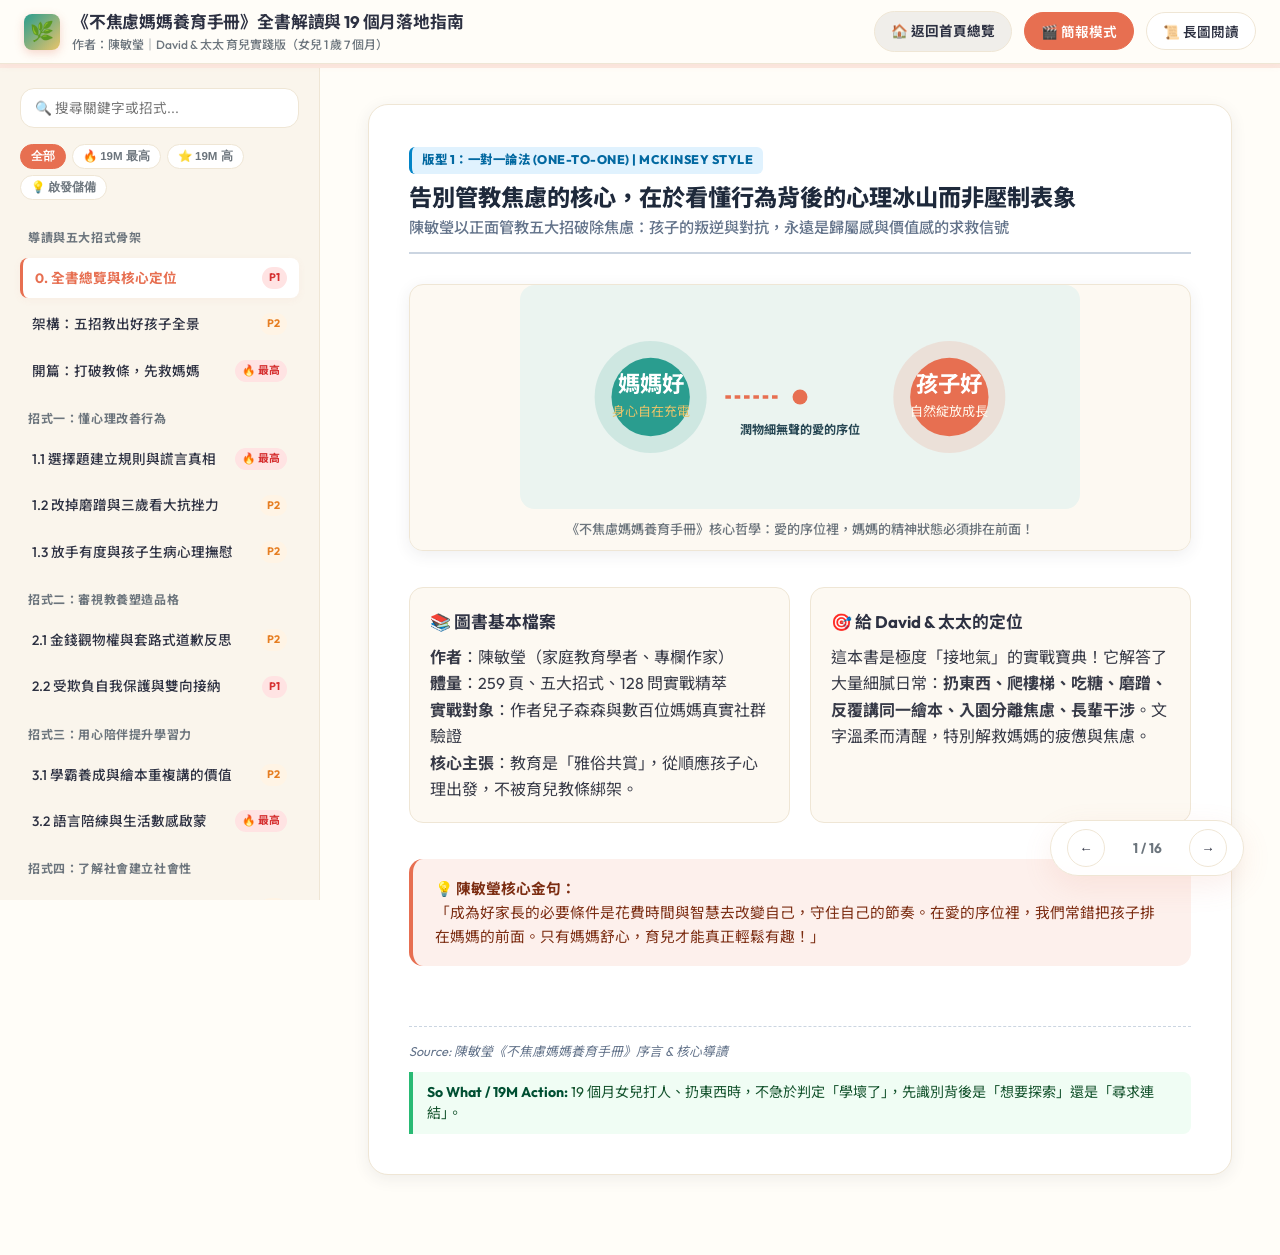
==== commit 18e32788: "feat: add Book 5 (恰到好處的養育) and apply Zero-Noise Consulting PPTX standards across portal and all pres" ====
--- a/book-anxiety-free.html
+++ b/book-anxiety-free.html
@@ -130,12 +130,10 @@
 
         <!-- Slide 0: Overview -->
         <section class="slide-card active-slide" id="slide-m0">
-          <div class="slide-header">
-            <div>
-              <div class="chapter-number">Book Profile & Overview</div>
-              <h2 class="slide-title">全書總覽：打破育兒教條，做從容自在的好父母</h2>
-            </div>
-            <span class="priority-badge badge-p1">19M 核心精讀</span>
+          <div class="action-title-box">
+            <span class="archetype-tag mckinsey">版型 1：一對一論法 (One-to-One) | McKinsey Style</span>
+            <h2 class="action-main-title">告別管教焦慮的核心，在於看懂行為背後的心理冰山而非壓制表象</h2>
+            <p class="action-sub-lead">陳敏瑩以正面管教五大招破除焦慮：孩子的叛逆與對抗，永遠是歸屬感與價值感的求救信號</p>
           </div>
           <div class="slide-body">
             <figure class="slide-media">
@@ -177,17 +175,19 @@
               <strong>💡 陳敏瑩核心金句：</strong><br>
               「成為好家長的必要條件是花費時間與智慧去改變自己，守住自己的節奏。在愛的序位裡，我們常錯把孩子排在媽媽的前面。只有媽媽舒心，育兒才能真正輕鬆有趣！」
             </div>
+            <div class="slide-footer-notes">
+              <div class="source-line">Source: 陳敏瑩《不焦慮媽媽養育手冊》序言 & 核心導讀</div>
+              <div class="so-what-box"><strong>So What / 19M Action:</strong> 19 個月女兒打人、扔東西時，不急於判定「學壞了」，先識別背後是「想要探索」還是「尋求連結」。</div>
+            </div>
           </div>
         </section>
 
         <!-- Slide 1: Framework -->
         <section class="slide-card" id="slide-m-framework">
-          <div class="slide-header">
-            <div>
-              <div class="chapter-number">Five Pillars</div>
-              <h2 class="slide-title">全書架構骨架：五招教出好孩子全景圖</h2>
-            </div>
-            <span class="priority-badge badge-p2">P2 架構導覽</span>
+          <div class="action-title-box">
+            <span class="archetype-tag mckinsey">版型 5：麥肯錫論法 (McKinsey Matrix) | McKinsey Style</span>
+            <h2 class="action-main-title">五大正面管教核心招式，構建自律、情商與獨立人格的成長全景圖</h2>
+            <p class="action-sub-lead">立規矩、懂心理、巧溝通、育品格、愛自己——五步循序推進破解媽媽育兒焦慮</p>
           </div>
           <div class="slide-body">
             <table class="custom-table">
@@ -237,17 +237,19 @@
               <strong>🌟 邏輯遞進鏈條：</strong><br>
               先懂心理（懂孩子） ➔ 審視教養（立品格） ➔ 用心陪伴（育能力） ➔ 理解社會（拓邊界） ➔ <strong>終點回歸父母自省與自我安頓</strong>。整本書以「隨俗雅化」為軸，絕非高高在上的說教。
             </div>
+            <div class="slide-footer-notes">
+              <div class="source-line">Source: 《不焦慮媽媽養育手冊》全書架構與五大招模組</div>
+              <div class="so-what-box"><strong>So What / 19M Action:</strong> 規矩不是用來限制自由，而是給孩子建立起安全感的心理邊界。</div>
+            </div>
           </div>
         </section>
 
         <!-- Slide 2: Intro 开篇 -->
         <section class="slide-card" id="slide-m-intro">
-          <div class="slide-header">
-            <div>
-              <div class="chapter-number">Opening Chapter</div>
-              <h2 class="slide-title">開篇：打破育兒教條，拯救母親的身心健康</h2>
-            </div>
-            <span class="priority-badge badge-p1">🔥 19M 父母解壓</span>
+          <div class="action-title-box">
+            <span class="archetype-tag bcg">版型 6：對立論法 (Opposition) | BCG Style</span>
+            <h2 class="action-main-title">破除完美媽媽迷思：從內耗焦慮轉向溫和而堅定的 60 分足夠好父母</h2>
+            <p class="action-sub-lead">完美追求只會放大無力感與指責，接納自己的不完美才能為孩子創造寬鬆有韌性的成長氛圍</p>
           </div>
           <div class="slide-body">
             <figure class="slide-media">
@@ -288,17 +290,19 @@
               <strong>🛠️ 大衛與太太本週自檢：</strong><br>
               檢查家裡是否有「某個讓太太或彼此感到無比壓力的標準」？允許自己不用當 100 分完美父母。只要整體是有愛的、規律的，<strong>「好媽媽是 60-80 分且笑口常開的媽媽」</strong>！
             </div>
+            <div class="slide-footer-notes">
+              <div class="source-line">Source: 《不焦慮媽媽養育手冊》開篇「焦慮媽媽的內心解毒」</div>
+              <div class="so-what-box"><strong>So What / 19M Action:</strong> 父母偶爾感到疲憊或煩躁完全正常，坦承情緒並做好自我關懷，是給女兒最好的情緒示範。</div>
+            </div>
           </div>
         </section>
 
         <!-- Slide 3: 招式一 (1-2) -->
         <section class="slide-card" id="slide-m1-1">
-          <div class="slide-header">
-            <div>
-              <div class="chapter-number">Move 1.1 ~ 1.2</div>
-              <h2 class="slide-title">招式一：選擇題建立規則 & 謊言背後的心理</h2>
-            </div>
-            <span class="priority-badge badge-p1">🔥 19M 最高優先</span>
+          <div class="action-title-box">
+            <span class="archetype-tag mckinsey">版型 3：結合論法 (Combined Tree) | McKinsey Style</span>
+            <h2 class="action-main-title">招式一：清晰規則與幼兒心理認知結合，才能讓規矩真正扎根生效</h2>
+            <p class="action-sub-lead">1-3 歲自我意識爆發期，規矩必須少而精、具體可執行，並與幼兒認知發育階段相匹配</p>
           </div>
           <div class="slide-body">
             <div class="callout callout-core">
@@ -349,17 +353,19 @@
               <strong>🛠️ 19 個月女兒落地實戰：</strong><br>
               女兒現在 1 歲 7 個月，自我意識強烈。<strong>每天至少創造 3 次「實物二選一」的選擇題！</strong>（手裡拿著兩件衣服、兩雙鞋、兩個杯子）。讓她親手拿，尊重她的小決定。
             </div>
+            <div class="slide-footer-notes">
+              <div class="source-line">Source: 《不焦慮媽媽養育手冊》招式一 1.1~1.2 節</div>
+              <div class="so-what-box"><strong>So What / 19M Action:</strong> 19 個月全家統一守護三條底線安全規則（安全、不傷人、不毀壞），其餘大膽放手探索。</div>
+            </div>
           </div>
         </section>
 
         <!-- Slide 4: 招式一 (3-5) -->
         <section class="slide-card" id="slide-m1-2">
-          <div class="slide-header">
-            <div>
-              <div class="chapter-number">Move 1.3 ~ 1.5</div>
-              <h2 class="slide-title">改掉磨蹭的轉換術 & 三歲看大與抗挫力</h2>
-            </div>
-            <span class="priority-badge badge-p2">P2 行為解碼</span>
+          <div class="action-title-box">
+            <span class="archetype-tag accenture">版型 4：連鎖論法 (Chain / Flow) | Accenture Style</span>
+            <h2 class="action-main-title">招式一：應對幼兒叛逆的三問溝通法，將衝突逆轉為情緒合作時機</h2>
+            <p class="action-sub-lead">看見感受 ➔ 確認需求 ➔ 提供可接受的替代選擇，三步化解幼兒哭鬧執拗</p>
           </div>
           <div class="slide-body">
             <figure class="slide-media">
@@ -407,17 +413,19 @@
               <strong>🛠️ 19 個月女兒落地實戰：</strong><br>
               女兒摔倒或玩具被拿走時，不要說「這有什麼好哭的/勇敢點」，而是蹲下說：「摔痛了對嗎？爸爸抱抱。」當她被撫慰後，她會比你想像中更快笑著站起來！
             </div>
+            <div class="slide-footer-notes">
+              <div class="source-line">Source: 《不焦慮媽媽養育手冊》招式一 1.3~1.5 節</div>
+              <div class="so-what-box"><strong>So What / 19M Action:</strong> 當女兒拒絕收玩具時：「妳還想繼續玩對不對（看見感受），但我們要吃飯囉，妳想牽著小鴨還是小熊去洗手？」</div>
+            </div>
           </div>
         </section>
 
         <!-- Slide 5: 招式一 (6-7) -->
         <section class="slide-card" id="slide-m1-3">
-          <div class="slide-header">
-            <div>
-              <div class="chapter-number">Move 1.6 ~ 1.7</div>
-              <h2 class="slide-title">放手有度 & 孩子生病時的身心連接</h2>
-            </div>
-            <span class="priority-badge badge-p2">P2 邊界與健康</span>
+          <div class="action-title-box">
+            <span class="archetype-tag bcg">版型 1：一對一論法 (One-to-One) | BCG Style</span>
+            <h2 class="action-main-title">招式一：守住愛的邊界，生病與分離焦慮期以高濃度安全感為第一要務</h2>
+            <p class="action-sub-lead">幼兒身體不適或環境變動時倒退是正常防禦機制，及時給予溫暖擁抱勝過任何生硬說理</p>
           </div>
           <div class="slide-body">
             <div class="grid-2">
@@ -468,17 +476,19 @@
               <strong>🛠️ 19 個月女兒落地實戰：</strong><br>
               家裡設置「防髒探索區」。吃飯時允許她手抓、湯匙戳，只要食物在餐盤範圍內就絕不制止。擦桌子時遞給她一塊小抹布一起擦！
             </div>
+            <div class="slide-footer-notes">
+              <div class="source-line">Source: 《不焦慮媽媽養育手冊》招式一 1.6~1.7 節</div>
+              <div class="so-what-box"><strong>So What / 19M Action:</strong> 生病或出門分離時，允許女兒黏人，用溫柔眼神與撫摸快速修復安全感。</div>
+            </div>
           </div>
         </section>
 
         <!-- Slide 6: 招式二 (1-3) -->
         <section class="slide-card" id="slide-m2-1">
-          <div class="slide-header">
-            <div>
-              <div class="chapter-number">Move 2.1 ~ 2.3</div>
-              <h2 class="slide-title">招式二：金錢觀物權 & 拒絕套路式道歉 & 感恩教育反思</h2>
-            </div>
-            <span class="priority-badge badge-p2">P2 品格塑造</span>
+          <div class="action-title-box">
+            <span class="archetype-tag mckinsey">版型 2：並列論法 (Parallel) | McKinsey Style</span>
+            <h2 class="action-main-title">招式二：深諳行為背後的心理冰山，精準排查哭鬧抓人背後的深層動機</h2>
+            <p class="action-sub-lead">尋求關注、爭取權力、報復挫折、自暴自棄——讀懂四種錯誤目的才能精準拆招</p>
           </div>
           <div class="slide-body">
             <div class="grid-3">
@@ -507,17 +517,19 @@
               <strong>🛠️ 19 個月女兒落地實戰：</strong><br>
               當女兒不小心推到別人或碰掉東西時，<strong>絕不強逼她低頭說「對不起」</strong>。爸爸媽媽走上前示範：「啊，小熊摔倒了，我們輕輕幫它扶起來，揉一揉。」女兒會跟著學修復動作。
             </div>
+            <div class="slide-footer-notes">
+              <div class="source-line">Source: 《不焦慮媽媽養育手冊》招式二 2.1~2.3 節</div>
+              <div class="so-what-box"><strong>So What / 19M Action:</strong> 19 個月打人抓人多為「尋求關注」或「語言跟不上」，切忌打手懲罰，握住手溫柔說：「手是用來抱抱的」。</div>
+            </div>
           </div>
         </section>
 
         <!-- Slide 7: 招式二 (4-5) -->
         <section class="slide-card" id="slide-m2-2">
-          <div class="slide-header">
-            <div>
-              <div class="chapter-number">Move 2.4 ~ 2.5</div>
-              <h2 class="slide-title">被打的「鎧甲加身」& 雙向接納：讓孩子接納我們</h2>
-            </div>
-            <span class="priority-badge badge-p1">🔥 19M 關係核心</span>
+          <div class="action-title-box">
+            <span class="archetype-tag accenture">版型 6：對立論法 (Opposition) | Accenture Style</span>
+            <h2 class="action-main-title">招式二：停止「貼標籤」與無效說教，透過言傳身教示範正確互動模式</h2>
+            <p class="action-sub-lead">負面標籤會成為孩子的自我預言，父母的身體力行是孩子最精準的模仿鏡子</p>
           </div>
           <div class="slide-body">
             <figure class="slide-media">
@@ -558,17 +570,19 @@
               <strong>🛠️ 19 個月女兒落地實戰：</strong><br>
               下班回家很累時，真誠地跟女兒說：「爸爸/媽媽今天好想妳，但現在有點累，我們一起在沙發上抱著休息 5 分鐘好嗎？」女兒聽得懂溫柔的語氣，她會很安靜地靠著你。
             </div>
+            <div class="slide-footer-notes">
+              <div class="source-line">Source: 《不焦慮媽媽養育手冊》招式二 2.4~2.5 節</div>
+              <div class="so-what-box"><strong>So What / 19M Action:</strong> 絕不在親友面前說女兒「害羞、愛發脾氣」，主動替她建立正面期待。</div>
+            </div>
           </div>
         </section>
 
         <!-- Slide 8: 招式三 (1-2) -->
         <section class="slide-card" id="slide-m3-1">
-          <div class="slide-header">
-            <div>
-              <div class="chapter-number">Move 3.1 ~ 3.2</div>
-              <h2 class="slide-title">招式三：學霸養成記 & 繪本「重複講同一個故事」</h2>
-            </div>
-            <span class="priority-badge badge-p2">P2 學習力基石</span>
+          <div class="action-title-box">
+            <span class="archetype-tag bcg">版型 7：比較論法 (Comparison) | BCG Style</span>
+            <h2 class="action-main-title">招式三：非暴力溝通與繪本共讀共振，讓幼兒情緒在故事中獲得投射</h2>
+            <p class="action-sub-lead">客觀描述事實而非指責，結合繪本角色投射，幫助低齡幼兒具象化感知抽象情緒</p>
           </div>
           <div class="slide-body">
             <div class="callout callout-core">
@@ -619,17 +633,19 @@
               <strong>🛠️ 19 個月女兒落地實戰：</strong><br>
               女兒如果有特別迷戀的一兩本繪本（每天要翻 10 次），請<strong>無條件滿足她</strong>！指著圖案裡的動物、物品叫名字，配合豐富的擬聲詞（「汪汪」、「轟隆隆」），這正是她大腦突觸瘋狂連結的黃金時刻。
             </div>
+            <div class="slide-footer-notes">
+              <div class="source-line">Source: 《不焦慮媽媽養育手冊》招式三 3.1~3.2 節</div>
+              <div class="so-what-box"><strong>So What / 19M Action:</strong> 挑選《菲菲生氣了》、《彩色怪獸》等情緒繪本，在 19 個月女兒平靜時共讀演練。</div>
+            </div>
           </div>
         </section>
 
         <!-- Slide 9: 招式三 (3-4) -->
         <section class="slide-card" id="slide-m3-2">
-          <div class="slide-header">
-            <div>
-              <div class="chapter-number">Move 3.3 ~ 3.4</div>
-              <h2 class="slide-title">語言是陪練出來的 & 生活中的數學思維啟蒙</h2>
-            </div>
-            <span class="priority-badge badge-p1">🔥 19M 語言爆發</span>
+          <div class="action-title-box">
+            <span class="archetype-tag accenture">版型 2：並列論法 (Parallel) | Accenture Style</span>
+            <h2 class="action-main-title">招式三：啟發式提問替代命令，將日常生活對話轉化為思考與數感啟蒙</h2>
+            <p class="action-sub-lead">啟發式提問引導思考、生活化數學感知空間，讓每一次日常對話都有認知增益</p>
           </div>
           <div class="slide-body">
             <div class="grid-2">
@@ -662,17 +678,19 @@
               2. 吃藍莓或餅乾時：「這是爸爸的，這是媽媽的，這是寶貝的」；<br>
               3. 用「句子擴展術」回應她所有的單詞發音！
             </div>
+            <div class="slide-footer-notes">
+              <div class="source-line">Source: 《不焦慮媽媽養育手冊》招式三 3.3~3.4 節</div>
+              <div class="so-what-box"><strong>So What / 19M Action:</strong> 「這隻襪子是哪一隻腳的呀？」多問開放式問題，刺激幼兒主動思考與發音。</div>
+            </div>
           </div>
         </section>
 
         <!-- Slide 10: 招式四 (1-3) -->
         <section class="slide-card" id="slide-m4-1">
-          <div class="slide-header">
-            <div>
-              <div class="chapter-number">Move 4.1 ~ 4.3</div>
-              <h2 class="slide-title">招式四：理性看早教、選園 & 入園分離焦慮準備</h2>
-            </div>
-            <span class="priority-badge badge-p2">P2 入學與分離</span>
+          <div class="action-title-box">
+            <span class="archetype-tag accenture">版型 4：連鎖論法 (Chain / Flow) | Accenture Style</span>
+            <h2 class="action-main-title">招式四：生活自理是自律的母體，建立秩序感與自主生活常規閉環</h2>
+            <p class="action-sub-lead">穿衣、吃飯、收拾玩具三大日常環節，是培養獨立人格與自信心的最平民練習場</p>
           </div>
           <div class="slide-body">
             <div class="grid-3">
@@ -723,17 +741,19 @@
               <strong>🛠️ 19 個月女兒落地實戰：</strong><br>
               雖然離 3 歲幼兒園還早，但現在就要把「絕不偷溜」刻入骨髓！爸爸媽媽出門倒垃圾、上班，每次都走到她面前揮手說再見，準時回來後第一時間大聲說：「爸爸說會回來，爸爸回來囉！」
             </div>
+            <div class="slide-footer-notes">
+              <div class="source-line">Source: 《不焦慮媽媽養育手冊》招式四 4.1~4.3 節</div>
+              <div class="so-what-box"><strong>So What / 19M Action:</strong> 19 個月放手讓女兒自己握湯匙吃飯、把脫下的鞋子放進鞋櫃，哪怕慢也要守護這份成就感。</div>
+            </div>
           </div>
         </section>
 
         <!-- Slide 11: 招式四 (4-7) -->
         <section class="slide-card" id="slide-m4-2">
-          <div class="slide-header">
-            <div>
-              <div class="chapter-number">Move 4.4 ~ 4.7</div>
-              <h2 class="slide-title">融入集體物權尊重、家園共育 & 未來能力投資</h2>
-            </div>
-            <span class="priority-badge badge-p3">P3 社會性儲備</span>
+          <div class="action-title-box">
+            <span class="archetype-tag bcg">版型 8：BCG 論法 (BCG 2×2 Matrix) | BCG Style</span>
+            <h2 class="action-main-title">招式四：依「社會意願」與「抗挫力」定位品格培養，塑造堅毅樂觀特質</h2>
+            <p class="action-sub-lead">分享不強迫、抗挫重引導，在適度挫折中培養解決問題的主動性</p>
           </div>
           <div class="slide-body">
             <div class="grid-2">
@@ -757,17 +777,19 @@
               <strong>🛠️ 19 個月女兒落地實戰：</strong><br>
               帶她去公園玩，遇到其他小朋友時，保持「平行遊戲」即可。如果其他孩子要拿她的球，女兒護著，<strong>請大方幫她代言</strong>：「這是小妹妹正玩的球，她還想玩一會兒，我們看看那邊的溜滑梯吧！」給予她滿滿的安全感。
             </div>
+            <div class="slide-footer-notes">
+              <div class="source-line">Source: 《不焦慮媽媽養育手冊》招式四 4.4~4.7 節</div>
+              <div class="so-what-box"><strong>So What / 19M Action:</strong> 19 個月尊重物權「這是我的」，等她建立充足安全感後，自然會走向主動分享。</div>
+            </div>
           </div>
         </section>
 
         <!-- Slide 12: 招式五 (1-3) -->
         <section class="slide-card" id="slide-m5-1">
-          <div class="slide-header">
-            <div>
-              <div class="chapter-number">Move 5.1 ~ 5.3</div>
-              <h2 class="slide-title">招式五：應對七嘴八舌、盲目讚賞陷阱 & 原生家庭</h2>
-            </div>
-            <span class="priority-badge badge-p1">🔥 19M 父母定力</span>
+          <div class="action-title-box">
+            <span class="archetype-tag mckinsey">版型 3：結合論法 (Combined Tree) | McKinsey Style</span>
+            <h2 class="action-main-title">招式五：情緒急救「暫停角」與家庭同頻，共築平穩正向的養育場域</h2>
+            <p class="action-sub-lead">父母情緒穩定是家庭最大風水，設立積極冷靜角，學會先處理情緒再處理事情</p>
           </div>
           <div class="slide-body">
             <div class="callout callout-core">
@@ -791,17 +813,19 @@
               <strong>🛠️ 大衛與太太同盟話術（應對外人碎念）：</strong><br>
               當長輩或外人說「這孩子怎麼還不會自己吃飯/怎麼那麼黏人」時，大衛或太太統一口徑微笑回應：「醫生說每個孩子有自己的節奏，我們在按科學方法引導，她現在發展得非常好，謝謝關心！」<strong>夫妻彼此做對方的防護盾。</strong>
             </div>
+            <div class="slide-footer-notes">
+              <div class="source-line">Source: 《不焦慮媽媽養育手冊》招式五 5.1~5.3 節</div>
+              <div class="so-what-box"><strong>So What / 19M Action:</strong> 夫妻約定「暫停手勢」：當一方即將崩潰時，另一方主動接手 15 分鐘，給彼此喘息空間。</div>
+            </div>
           </div>
         </section>
 
         <!-- Slide 13: 招式五 (4-6) -->
         <section class="slide-card" id="slide-m5-2">
-          <div class="slide-header">
-            <div>
-              <div class="chapter-number">Move 5.4 ~ 5.6</div>
-              <h2 class="slide-title">拯救母親自我感、不貪心心法 & 拒絕極端教育</h2>
-            </div>
-            <span class="priority-badge badge-p2">P2 幸福心態</span>
+          <div class="action-title-box">
+            <span class="archetype-tag bcg">版型 1：一對一論法 (One-to-One) | BCG Style</span>
+            <h2 class="action-main-title">招式五：先愛自己才能豐盈孩子，母親的心靈餘裕是高質量養育的前提</h2>
+            <p class="action-sub-lead">育兒不是自我犧牲的苦行，保留自我愛好與社交空間，快樂有能量的母親自然養育快樂的孩子</p>
           </div>
           <div class="slide-body">
             <figure class="slide-media">
@@ -837,17 +861,19 @@
               <strong>🛠️ 給大衛的具體行動：</strong><br>
               主動為太太安排「每週至少半天的自由充電假」（大衛單獨帶女兒或請家人幫忙），讓太太去喝咖啡、做指甲、逛街或好好睡個長覺。<strong>太太的笑容是家裡最大的陽光！</strong>
             </div>
+            <div class="slide-footer-notes">
+              <div class="source-line">Source: 《不焦慮媽媽養育手冊》招式五 5.4~5.6 節</div>
+              <div class="so-what-box"><strong>So What / 19M Action:</strong> 每週為太太安排專屬的「自由下班夜晚」，卸下媽媽身份享受一個人的時光。</div>
+            </div>
           </div>
         </section>
 
         <!-- Slide 14: 19 個月專屬落地清單 -->
         <section class="slide-card" id="slide-m-action19">
-          <div class="slide-header">
-            <div>
-              <div class="chapter-number">19-Month Blueprint</div>
-              <h2 class="slide-title">19 個月女兒專屬：陳敏瑩招式家庭實戰清單</h2>
-            </div>
-            <span class="priority-badge badge-p1">🔥 19M 落地清單</span>
+          <div class="action-title-box">
+            <span class="archetype-tag mckinsey">版型 5：麥肯錫論法 (McKinsey Matrix) | McKinsey Style</span>
+            <h2 class="action-main-title">針對 19 個月女童的五招實戰落地矩陣：高頻痛點與化解話術</h2>
+            <p class="action-sub-lead">彙整吃飯磨蹭、商場哭鬧、搶玩具、睡前拖延等 19M 常見場景的應對 S.O.P</p>
           </div>
           <div class="slide-body">
             <div class="callout callout-core">
@@ -905,17 +931,19 @@
               8. <strong>拒絕逼迫道歉</strong>（招式 2.2）：撞倒人時父母引導「幫忙揉一揉、扶起來」，教修復不教套路；<br>
               9. <strong>夫妻同盟擋箭牌</strong>（招式 5.1）：面對外人碎念，夫妻互為掩護，堅定按科學節奏走。
             </p>
+            <div class="slide-footer-notes">
+              <div class="source-line">Source: 《不焦慮媽媽養育手冊》實操工具手冊</div>
+              <div class="so-what-box"><strong>So What / 19M Action:</strong> 將矩陣列印貼在冰箱上，David 與太太隨時對照統一執行標準。</div>
+            </div>
           </div>
         </section>
 
         <!-- Slide 15: Conclusion -->
         <section class="slide-card" id="slide-m-conclusion">
-          <div class="slide-header">
-            <div>
-              <div class="chapter-number">Conclusion</div>
-              <h2 class="slide-title">結論：也無風雨也無晴，做不焦慮的智慧父母</h2>
-            </div>
-            <span class="priority-badge badge-p1">P1 終章</span>
+          <div class="action-title-box">
+            <span class="archetype-tag bcg">版型 1：一對一論法 (One-to-One) | BCG Style</span>
+            <h2 class="action-main-title">不焦慮不是無所作為，而是以溫柔堅定陪伴孩子走過每一段必經陣痛</h2>
+            <p class="action-sub-lead">孩子是慢慢長大的樹，用愛澆灌、以身作則，時間終會給予最美好的答卷</p>
           </div>
           <div class="slide-body">
             <div class="callout callout-core" style="font-size: 1.1rem; text-align: center; padding: 26px;">
@@ -943,6 +971,10 @@
 
             <div class="callout callout-action" style="text-align: center; margin-top: 24px;">
               🎉 <strong>恭喜完成《不焦慮媽媽養育手冊》全書簡報學習！祝大衛與太太的育兒時光從容自在、充實甜蜜！</strong>
+            </div>
+            <div class="slide-footer-notes">
+              <div class="source-line">Source: 《不焦慮媽媽養育手冊》結語</div>
+              <div class="so-what-box"><strong>So What / 19M Action:</strong> 接納女兒當下的成長節奏，享受每一刻真實的陪伴。</div>
             </div>
           </div>
         </section>
--- a/styles.css
+++ b/styles.css
@@ -620,3 +620,179 @@
     grid-template-columns: 1fr;
   }
 }
+
+
+/* ==========================================================================
+   ZERO-NOISE CONSULTING DESIGN SYSTEM (McKinsey / BCG / Accenture Standards)
+   ========================================================================== */
+
+:root {
+  /* McKinsey Deep Navy & Amber Gold */
+  --mckinsey-navy: #051C2C;
+  --mckinsey-blue: #1E3A8A;
+  --mckinsey-electric: #00A9F4;
+  --mckinsey-gold: #D97706;
+
+  /* BCG Forest Green & Lime */
+  --bcg-forest: #004F32;
+  --bcg-emerald: #177B57;
+  --bcg-lime: #29BA74;
+  --bcg-amber: #F59E0B;
+
+  /* Accenture Core Purple & Dark Slate */
+  --accenture-purple: #A100FF;
+  --accenture-cyan: #06B6D4;
+  --accenture-slate: #0F172A;
+
+  /* Neutral Consulting Tones */
+  --consult-bg-cold: #F8FAFC;
+  --consult-line: #CBD5E1;
+  --consult-dark: #1E293B;
+  --consult-muted: #64748B;
+}
+
+/* Action Title Box (Top-Down Narrative) */
+.action-title-box {
+  margin-bottom: 18px;
+  border-bottom: 2px solid var(--consult-line);
+  padding-bottom: 12px;
+}
+
+.archetype-tag {
+  display: inline-flex;
+  align-items: center;
+  gap: 6px;
+  background: #E2E8F0;
+  color: #334155;
+  font-size: 0.78rem;
+  font-weight: 800;
+  text-transform: uppercase;
+  letter-spacing: 0.5px;
+  padding: 3px 10px;
+  border-radius: 6px;
+  margin-bottom: 8px;
+}
+
+.archetype-tag.mckinsey { background: #E0F2FE; color: #0369A1; border-left: 3px solid #0284C7; }
+.archetype-tag.bcg { background: #E6F4EA; color: #004F32; border-left: 3px solid #177B57; }
+.archetype-tag.accenture { background: #F3E8FF; color: #6B21A8; border-left: 3px solid #A100FF; }
+
+.action-main-title {
+  font-size: 1.45rem;
+  font-weight: 800;
+  color: var(--consult-dark);
+  line-height: 1.35;
+  margin-bottom: 4px;
+}
+
+.action-sub-lead {
+  font-size: 0.95rem;
+  color: var(--consult-muted);
+  font-weight: 500;
+  line-height: 1.5;
+}
+
+/* Slide Evidence Container */
+.evidence-container {
+  margin: 16px 0;
+}
+
+/* Slide Footer Metadata (Source + So What) */
+.slide-footer-notes {
+  margin-top: 24px;
+  padding-top: 14px;
+  border-top: 1px dashed var(--consult-line);
+  display: flex;
+  flex-direction: column;
+  gap: 10px;
+}
+
+.source-line {
+  font-size: 0.8rem;
+  color: var(--consult-muted);
+  font-style: italic;
+  display: flex;
+  align-items: center;
+  gap: 6px;
+}
+
+.so-what-box {
+  background: #F0FDF4;
+  border-left: 4px solid var(--bcg-lime);
+  padding: 10px 14px;
+  border-radius: 0 8px 8px 0;
+  font-size: 0.88rem;
+  color: #14532D;
+  line-height: 1.5;
+}
+
+.so-what-box strong {
+  color: #004F32;
+}
+
+/* Matrix & Comparison Components */
+.consulting-grid-2 {
+  display: grid;
+  grid-template-columns: 1fr 1fr;
+  gap: 20px;
+}
+
+.consulting-grid-3 {
+  display: grid;
+  grid-template-columns: repeat(3, 1fr);
+  gap: 16px;
+}
+
+.consulting-grid-4 {
+  display: grid;
+  grid-template-columns: repeat(4, 1fr);
+  gap: 14px;
+}
+
+@media (max-width: 860px) {
+  .consulting-grid-2, .consulting-grid-3, .consulting-grid-4 {
+    grid-template-columns: 1fr;
+  }
+}
+
+.consult-card {
+  background: #FFFFFF;
+  border: 1px solid var(--consult-line);
+  border-radius: 12px;
+  padding: 18px;
+  box-shadow: 0 2px 6px rgba(0,0,0,0.03);
+  transition: transform 0.2s ease, border-color 0.2s ease;
+}
+
+.consult-card:hover {
+  border-color: #0284C7;
+  transform: translateY(-2px);
+}
+
+.consult-card.highlight {
+  border: 2px solid var(--mckinsey-electric);
+  background: #F8FAFC;
+}
+
+.consult-card-title {
+  font-size: 1.05rem;
+  font-weight: 800;
+  color: var(--consult-dark);
+  margin-bottom: 8px;
+  display: flex;
+  align-items: center;
+  gap: 8px;
+}
+
+.big-kpi-callout {
+  font-size: 2.2rem;
+  font-weight: 900;
+  color: var(--mckinsey-navy);
+  line-height: 1.1;
+  margin: 6px 0;
+}
+
+.big-kpi-sub {
+  font-size: 0.82rem;
+  color: var(--consult-muted);
+}
